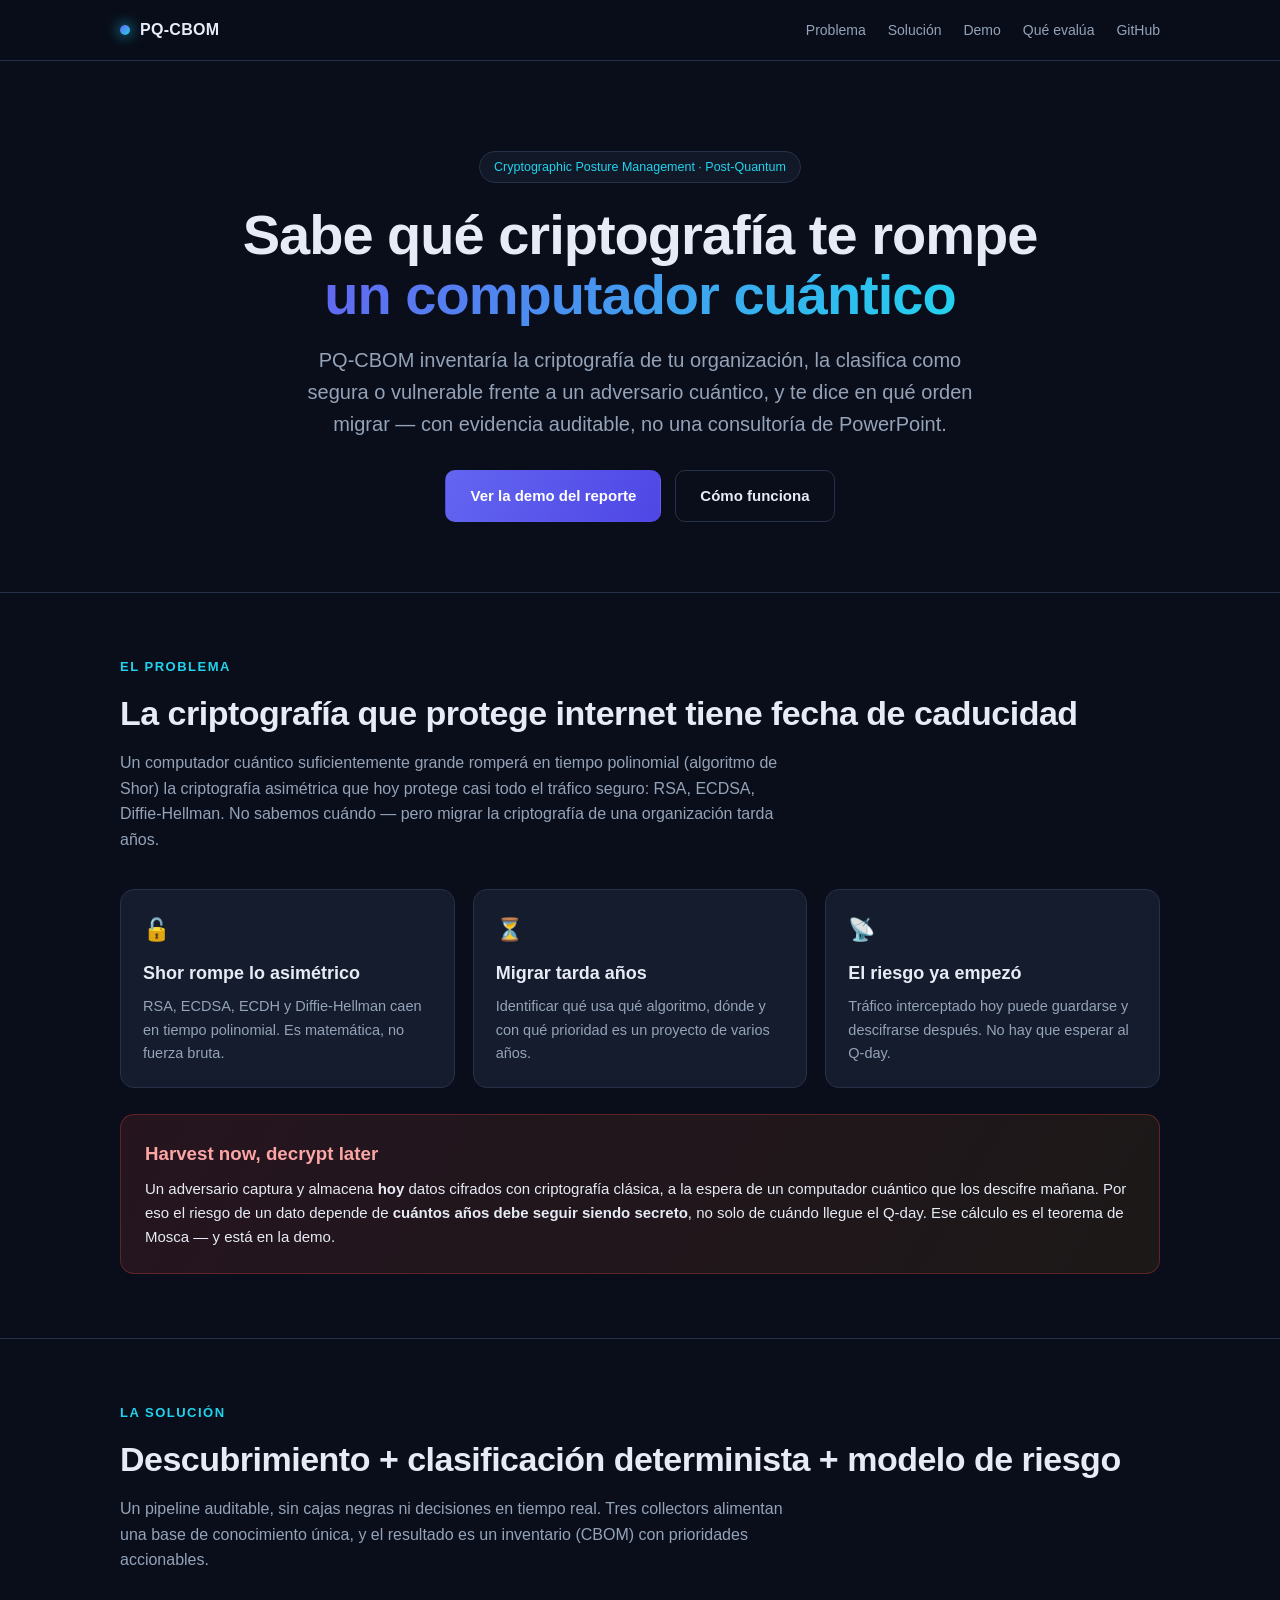
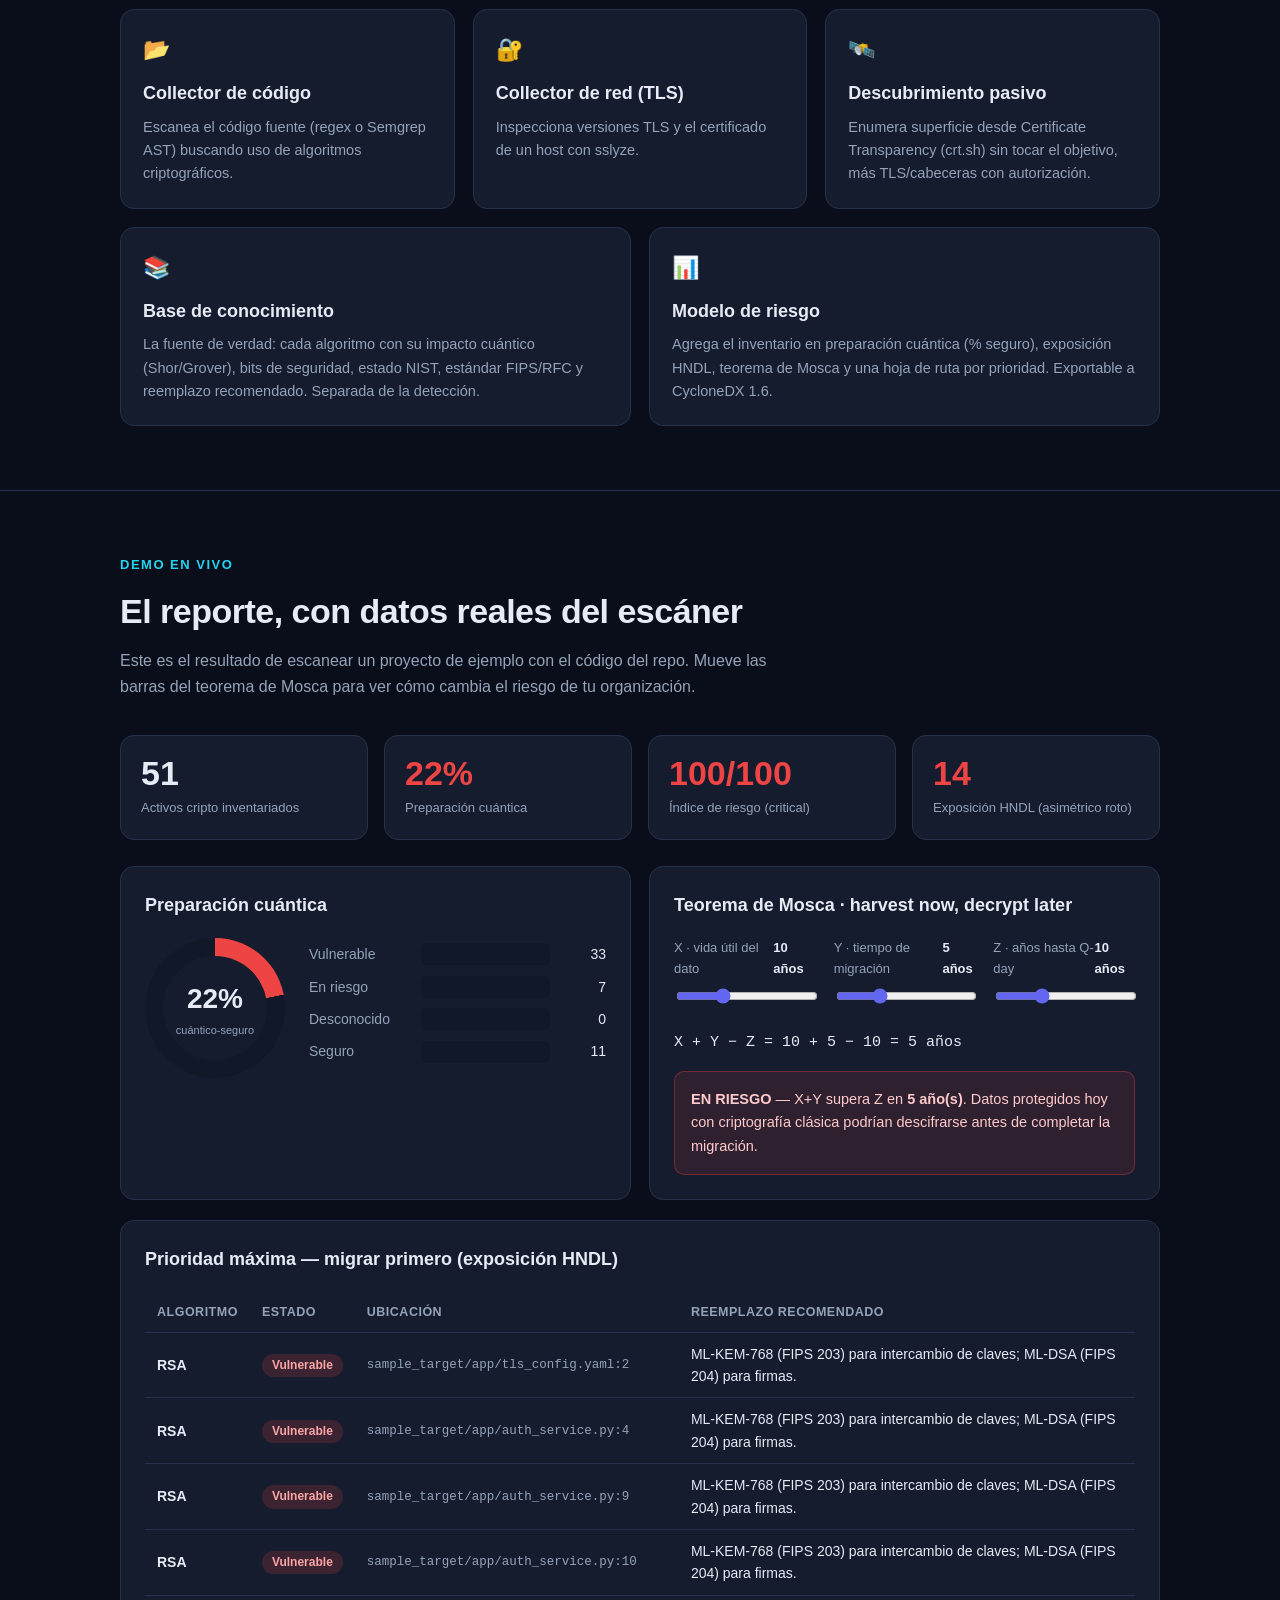
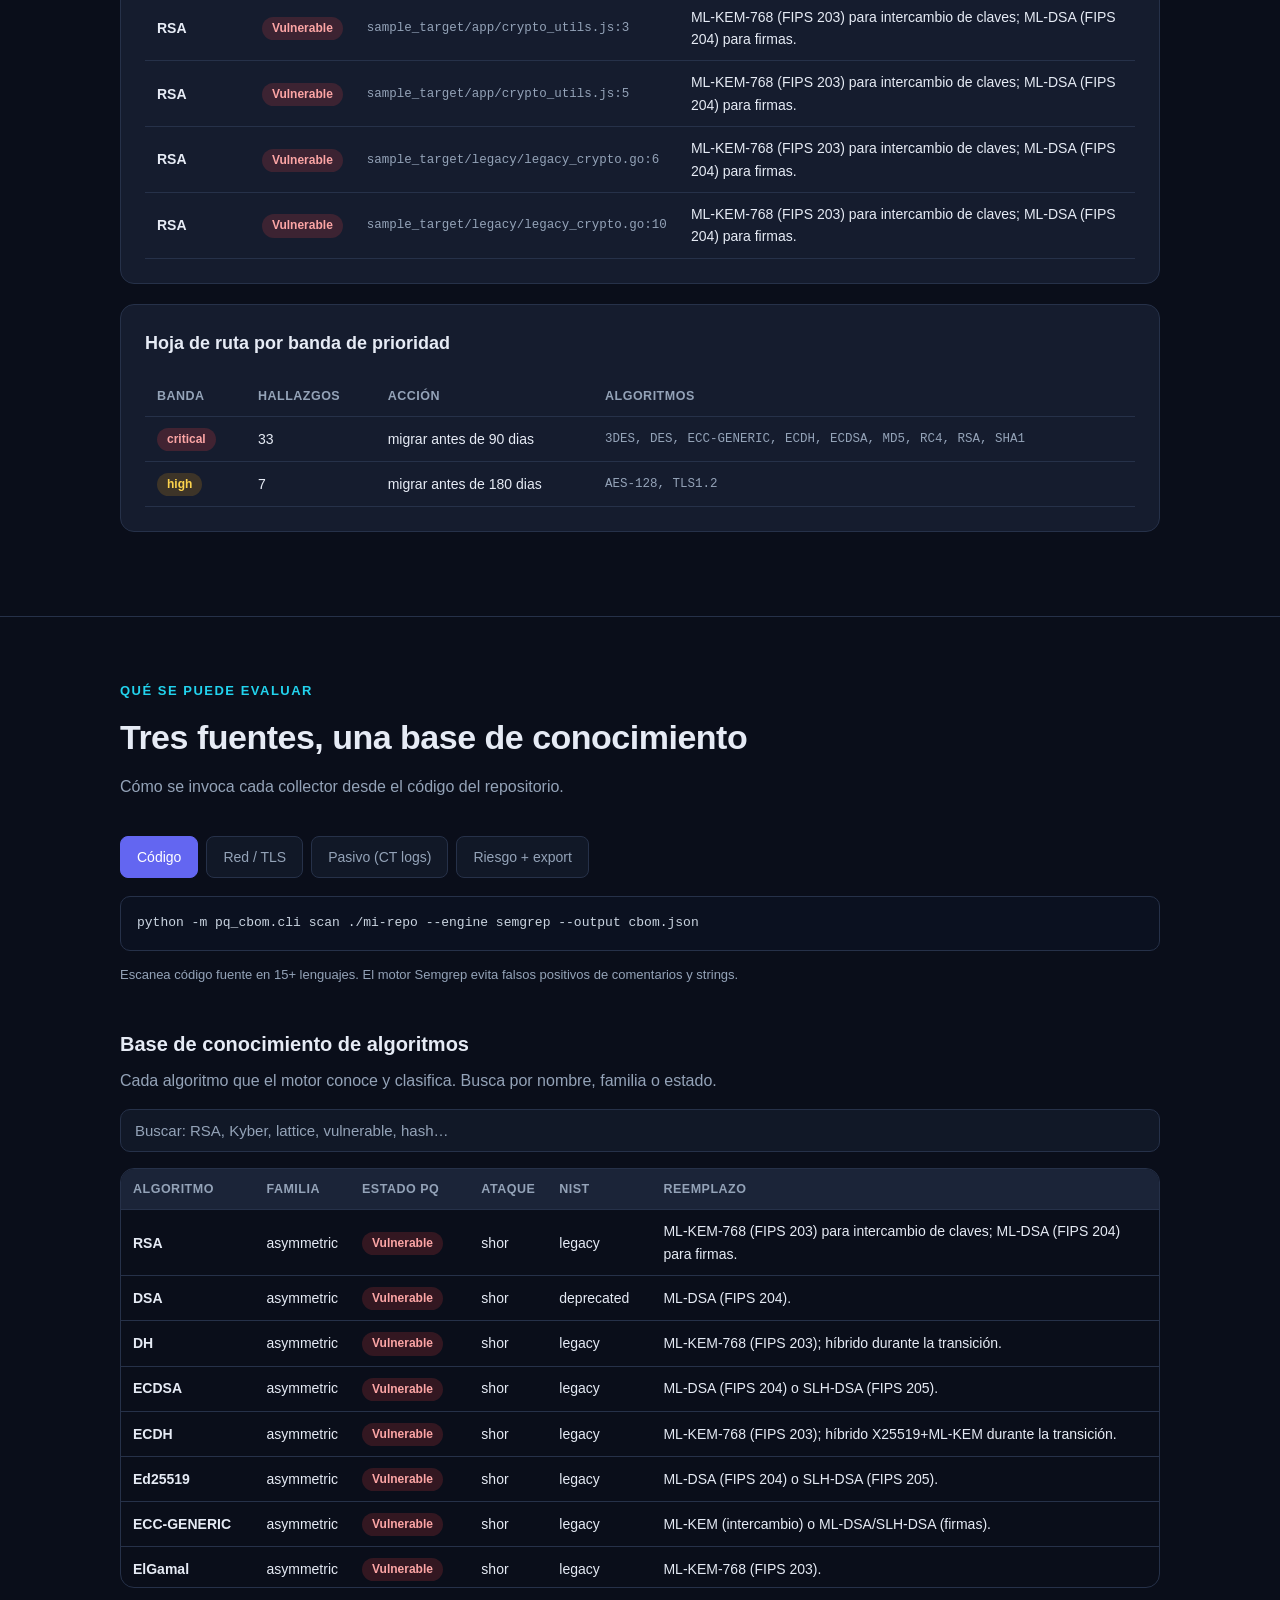
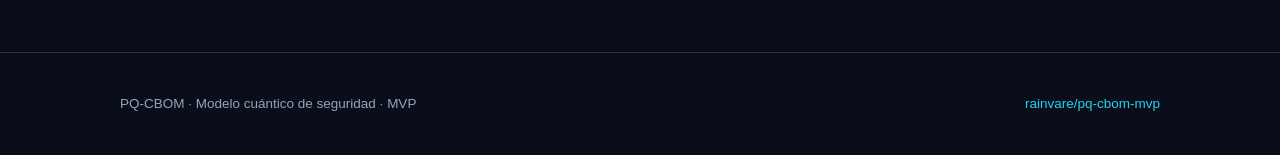
==== docs/index.html @ b56e2e8b "Renombra web/ a docs/ para GitHub Pages GitHub Pages (deploy desde rama) solo admite / (root) o /doc" ====
<!doctype html>
<html lang="es">
<head>
  <meta charset="utf-8" />
  <meta name="viewport" content="width=device-width, initial-scale=1" />
  <title>PQ-CBOM — Modelo cuántico de seguridad</title>
  <meta name="description" content="Inventario y evaluación de riesgo criptográfico frente a la amenaza cuántica. Descubre qué algoritmos usa tu organización, cuáles rompe un computador cuántico y en qué orden migrar." />
  <link rel="stylesheet" href="styles.css" />
</head>
<body>

<nav>
  <div class="wrap">
    <div class="brand"><span class="dot"></span> PQ-CBOM</div>
    <div class="nav-links">
      <a href="#problema">Problema</a>
      <a href="#solucion">Solución</a>
      <a href="#demo">Demo</a>
      <a href="#evaluar">Qué evalúa</a>
      <a href="https://github.com/rainvare/pq-cbom-mvp">GitHub</a>
    </div>
  </div>
</nav>

<header class="hero">
  <div class="wrap">
    <span class="tag">Cryptographic Posture Management · Post-Quantum</span>
    <h1>Sabe qué criptografía te rompe<br/><span class="grad">un computador cuántico</span></h1>
    <p class="lead">
      PQ-CBOM inventaría la criptografía de tu organización, la clasifica como segura
      o vulnerable frente a un adversario cuántico, y te dice en qué orden migrar —
      con evidencia auditable, no una consultoría de PowerPoint.
    </p>
    <div class="btns">
      <a class="btn primary" href="#demo">Ver la demo del reporte</a>
      <a class="btn ghost" href="#solucion">Cómo funciona</a>
    </div>
  </div>
</header>

<!-- PROBLEMA -->
<section id="problema">
  <div class="wrap">
    <p class="eyebrow">El problema</p>
    <h2>La criptografía que protege internet tiene fecha de caducidad</h2>
    <p class="sub">
      Un computador cuántico suficientemente grande romperá en tiempo polinomial
      (algoritmo de Shor) la criptografía asimétrica que hoy protege casi todo el
      tráfico seguro: RSA, ECDSA, Diffie-Hellman. No sabemos cuándo — pero migrar
      la criptografía de una organización tarda años.
    </p>
    <div class="grid cols-3">
      <div class="card">
        <span class="ic">🔓</span>
        <h3>Shor rompe lo asimétrico</h3>
        <p>RSA, ECDSA, ECDH y Diffie-Hellman caen en tiempo polinomial. Es matemática, no fuerza bruta.</p>
      </div>
      <div class="card">
        <span class="ic">⏳</span>
        <h3>Migrar tarda años</h3>
        <p>Identificar qué usa qué algoritmo, dónde y con qué prioridad es un proyecto de varios años.</p>
      </div>
      <div class="card">
        <span class="ic">📡</span>
        <h3>El riesgo ya empezó</h3>
        <p>Tráfico interceptado hoy puede guardarse y descifrarse después. No hay que esperar al Q-day.</p>
      </div>
    </div>
    <div class="hndl-box">
      <h3>Harvest now, decrypt later</h3>
      <p>
        Un adversario captura y almacena <b>hoy</b> datos cifrados con criptografía clásica,
        a la espera de un computador cuántico que los descifre mañana. Por eso el riesgo de
        un dato depende de <b>cuántos años debe seguir siendo secreto</b>, no solo de cuándo
        llegue el Q-day. Ese cálculo es el teorema de Mosca — y está en la demo.
      </p>
    </div>
  </div>
</section>

<!-- SOLUCIÓN -->
<section id="solucion">
  <div class="wrap">
    <p class="eyebrow">La solución</p>
    <h2>Descubrimiento + clasificación determinista + modelo de riesgo</h2>
    <p class="sub">
      Un pipeline auditable, sin cajas negras ni decisiones en tiempo real. Tres
      collectors alimentan una base de conocimiento única, y el resultado es un
      inventario (CBOM) con prioridades accionables.
    </p>
    <div class="grid cols-3">
      <div class="card">
        <span class="ic">📂</span>
        <h3>Collector de código</h3>
        <p>Escanea el código fuente (regex o Semgrep AST) buscando uso de algoritmos criptográficos.</p>
      </div>
      <div class="card">
        <span class="ic">🔐</span>
        <h3>Collector de red (TLS)</h3>
        <p>Inspecciona versiones TLS y el certificado de un host con sslyze.</p>
      </div>
      <div class="card">
        <span class="ic">🛰️</span>
        <h3>Descubrimiento pasivo</h3>
        <p>Enumera superficie desde Certificate Transparency (crt.sh) sin tocar el objetivo, más TLS/cabeceras con autorización.</p>
      </div>
    </div>
    <div class="grid cols-2" style="margin-top:18px">
      <div class="card">
        <span class="ic">📚</span>
        <h3>Base de conocimiento</h3>
        <p>La fuente de verdad: cada algoritmo con su impacto cuántico (Shor/Grover), bits de seguridad, estado NIST, estándar FIPS/RFC y reemplazo recomendado. Separada de la detección.</p>
      </div>
      <div class="card">
        <span class="ic">📊</span>
        <h3>Modelo de riesgo</h3>
        <p>Agrega el inventario en preparación cuántica (% seguro), exposición HNDL, teorema de Mosca y una hoja de ruta por prioridad. Exportable a CycloneDX 1.6.</p>
      </div>
    </div>
  </div>
</section>

<!-- DEMO -->
<section id="demo">
  <div class="wrap">
    <p class="eyebrow">Demo en vivo</p>
    <h2>El reporte, con datos reales del escáner</h2>
    <p class="sub">
      Este es el resultado de escanear un proyecto de ejemplo con el código del repo.
      Mueve las barras del teorema de Mosca para ver cómo cambia el riesgo de tu organización.
    </p>

    <div class="kpis" id="kpis"></div>

    <div class="grid cols-2">
      <div class="panel">
        <h3>Preparación cuántica</h3>
        <div class="readiness">
          <div class="donut" id="donut"><div class="inner"><div><div class="pct" id="donutPct">–</div><div class="lbl">cuántico-seguro</div></div></div></div>
          <div id="statusBars" style="flex:1; min-width:220px"></div>
        </div>
      </div>

      <div class="panel">
        <h3>Teorema de Mosca · harvest now, decrypt later</h3>
        <div class="mosca-controls">
          <div class="slider">
            <label>X · vida útil del dato <b><span id="xv">10</span> años</b></label>
            <input type="range" id="x" min="1" max="30" value="10" />
          </div>
          <div class="slider">
            <label>Y · tiempo de migración <b><span id="yv">5</span> años</b></label>
            <input type="range" id="y" min="1" max="15" value="5" />
          </div>
          <div class="slider">
            <label>Z · años hasta Q-day <b><span id="zv">10</span> años</b></label>
            <input type="range" id="z" min="1" max="30" value="10" />
          </div>
        </div>
        <div class="mosca-eq" id="moscaEq"></div>
        <div class="verdict" id="moscaVerdict"></div>
      </div>
    </div>

    <div class="panel">
      <h3>Prioridad máxima — migrar primero (exposición HNDL)</h3>
      <table>
        <thead><tr><th>Algoritmo</th><th>Estado</th><th>Ubicación</th><th>Reemplazo recomendado</th></tr></thead>
        <tbody id="topRisks"></tbody>
      </table>
    </div>

    <div class="panel">
      <h3>Hoja de ruta por banda de prioridad</h3>
      <table>
        <thead><tr><th>Banda</th><th>Hallazgos</th><th>Acción</th><th>Algoritmos</th></tr></thead>
        <tbody id="roadmap"></tbody>
      </table>
    </div>
  </div>
</section>

<!-- QUÉ EVALÚA -->
<section id="evaluar">
  <div class="wrap">
    <p class="eyebrow">Qué se puede evaluar</p>
    <h2>Tres fuentes, una base de conocimiento</h2>
    <p class="sub">Cómo se invoca cada collector desde el código del repositorio.</p>

    <div class="tabs">
      <div class="tab active" data-tab="code">Código</div>
      <div class="tab" data-tab="tls">Red / TLS</div>
      <div class="tab" data-tab="passive">Pasivo (CT logs)</div>
      <div class="tab" data-tab="risk">Riesgo + export</div>
    </div>

    <div class="tab-body active" data-tab="code">
      <div class="code">python -m pq_cbom.cli scan ./mi-repo --engine semgrep --output cbom.json</div>
      <p class="note">Escanea código fuente en 15+ lenguajes. El motor Semgrep evita falsos positivos de comentarios y strings.</p>
    </div>
    <div class="tab-body" data-tab="tls">
      <div class="code">python -m pq_cbom.cli scan-tls ejemplo.com --port 443</div>
      <p class="note">Reporta versiones TLS aceptadas y el tipo de clave del certificado del host.</p>
    </div>
    <div class="tab-body" data-tab="passive">
      <div class="code">python -m pq_cbom.cli scan-passive ejemplo.com --ct-only
python -m pq_cbom.cli scan-passive ejemplo.com --authorize ejemplo.com</div>
      <p class="warn-note">
        CT logs no contacta al objetivo (siempre seguro). La parte activa (TLS/cabeceras)
        solo corre contra dominios autorizados explícitamente: esta herramienta evalúa
        <b>tu propia</b> postura cripto o la de un cliente con permiso, no sistemas de terceros.
      </p>
    </div>
    <div class="tab-body" data-tab="risk">
      <div class="code">python -m pq_cbom.cli risk cbom.json --shelf-life 15 --migration-time 5 --qday 10
python -m pq_cbom.cli export cbom.json --format cyclonedx --output bom.json</div>
      <p class="note">Evaluación de riesgo agregada y export al estándar CycloneDX 1.6 para integrarlo con otras herramientas.</p>
    </div>

    <h3 style="margin:42px 0 8px; font-size:20px">Base de conocimiento de algoritmos</h3>
    <p class="sub" style="margin-bottom:16px">Cada algoritmo que el motor conoce y clasifica. Busca por nombre, familia o estado.</p>
    <input class="kb-search" id="kbSearch" placeholder="Buscar: RSA, Kyber, lattice, vulnerable, hash…" />
    <div class="kb-table-wrap">
      <table>
        <thead><tr><th>Algoritmo</th><th>Familia</th><th>Estado PQ</th><th>Ataque</th><th>NIST</th><th>Reemplazo</th></tr></thead>
        <tbody id="kbTable"></tbody>
      </table>
    </div>
  </div>
</section>

<footer>
  <div class="wrap">
    <div>PQ-CBOM · Modelo cuántico de seguridad · MVP</div>
    <div><a href="https://github.com/rainvare/pq-cbom-mvp">rainvare/pq-cbom-mvp</a></div>
  </div>
</footer>

<script src="data/knowledge.js"></script>
<script src="data/sample_cbom.js"></script>
<script src="app.js"></script>
</body>
</html>
---- docs/styles.css ----
:root {
  --bg: #0a0e1a;
  --bg-soft: #111827;
  --card: #151c2e;
  --card-2: #1b2438;
  --border: #263149;
  --text: #e6ebf5;
  --muted: #94a3b8;
  --accent: #6366f1;
  --accent-2: #22d3ee;
  --vuln: #ef4444;
  --at-risk: #f59e0b;
  --unknown: #64748b;
  --secure: #22c55e;
  --radius: 14px;
  --maxw: 1080px;
  font-synthesis: none;
}

* { box-sizing: border-box; }

html { scroll-behavior: smooth; }

body {
  margin: 0;
  background: var(--bg);
  color: var(--text);
  font-family: -apple-system, BlinkMacSystemFont, "Segoe UI", Roboto, Helvetica, Arial, sans-serif;
  line-height: 1.6;
  -webkit-font-smoothing: antialiased;
}

a { color: var(--accent-2); text-decoration: none; }
a:hover { text-decoration: underline; }

.wrap { max-width: var(--maxw); margin: 0 auto; padding: 0 20px; }

/* --- Nav --- */
nav {
  position: sticky; top: 0; z-index: 50;
  background: rgba(10,14,26,.82);
  backdrop-filter: blur(10px);
  border-bottom: 1px solid var(--border);
}
nav .wrap { display: flex; align-items: center; justify-content: space-between; height: 60px; }
.brand { font-weight: 700; letter-spacing: .3px; display: flex; align-items: center; gap: 10px; }
.brand .dot { width: 10px; height: 10px; border-radius: 50%; background: linear-gradient(135deg, var(--accent), var(--accent-2)); box-shadow: 0 0 14px var(--accent-2); }
.nav-links { display: flex; gap: 22px; font-size: 14px; }
.nav-links a { color: var(--muted); }
.nav-links a:hover { color: var(--text); text-decoration: none; }
@media (max-width: 640px) { .nav-links { display: none; } }

/* --- Hero --- */
.hero { padding: 90px 0 70px; text-align: center; position: relative; overflow: hidden; }
.hero::before {
  content: ""; position: absolute; inset: -40% 0 auto 0; height: 600px;
  background: radial-gradient(60% 50% at 50% 0%, rgba(99,102,241,.22), transparent 70%);
  pointer-events: none;
}
.hero .tag {
  display: inline-block; font-size: 12.5px; color: var(--accent-2);
  border: 1px solid var(--border); border-radius: 999px; padding: 5px 14px; margin-bottom: 22px;
  background: var(--bg-soft);
}
.hero h1 { font-size: clamp(32px, 5.5vw, 56px); line-height: 1.08; margin: 0 0 18px; letter-spacing: -1px; }
.hero h1 .grad { background: linear-gradient(120deg, var(--accent), var(--accent-2)); -webkit-background-clip: text; background-clip: text; color: transparent; }
.hero p.lead { font-size: clamp(16px, 2.3vw, 20px); color: var(--muted); max-width: 680px; margin: 0 auto 30px; }
.btns { display: flex; gap: 14px; justify-content: center; flex-wrap: wrap; }
.btn {
  display: inline-block; padding: 13px 24px; border-radius: 10px; font-weight: 600; font-size: 15px;
  border: 1px solid transparent; cursor: pointer;
}
.btn.primary { background: linear-gradient(120deg, var(--accent), #4f46e5); color: #fff; }
.btn.primary:hover { filter: brightness(1.1); text-decoration: none; }
.btn.ghost { background: transparent; border-color: var(--border); color: var(--text); }
.btn.ghost:hover { border-color: var(--accent); text-decoration: none; }

/* --- Sections --- */
section { padding: 64px 0; border-top: 1px solid var(--border); }
section > .wrap > h2 { font-size: clamp(24px, 3.5vw, 34px); margin: 0 0 10px; letter-spacing: -.5px; }
section > .wrap > p.sub { color: var(--muted); max-width: 680px; margin: 0 0 36px; }
.eyebrow { color: var(--accent-2); font-size: 13px; font-weight: 600; text-transform: uppercase; letter-spacing: 1.5px; margin: 0 0 8px; }

/* --- Problem timeline --- */
.grid { display: grid; gap: 18px; }
.grid.cols-3 { grid-template-columns: repeat(3, 1fr); }
.grid.cols-2 { grid-template-columns: repeat(2, 1fr); }
.grid.cols-4 { grid-template-columns: repeat(4, 1fr); }
@media (max-width: 820px) { .grid.cols-3, .grid.cols-4 { grid-template-columns: 1fr 1fr; } }
@media (max-width: 560px) { .grid.cols-2, .grid.cols-3, .grid.cols-4 { grid-template-columns: 1fr; } }

.card {
  background: var(--card); border: 1px solid var(--border); border-radius: var(--radius);
  padding: 22px;
}
.card h3 { margin: 0 0 8px; font-size: 18px; }
.card p { margin: 0; color: var(--muted); font-size: 14.5px; }
.card .ic { font-size: 22px; margin-bottom: 12px; display: block; }

.hndl-box {
  margin-top: 26px; background: linear-gradient(120deg, rgba(239,68,68,.12), rgba(245,158,11,.08));
  border: 1px solid rgba(239,68,68,.3); border-radius: var(--radius); padding: 24px;
}
.hndl-box h3 { margin: 0 0 8px; color: #fca5a5; }
.hndl-box p { margin: 0; color: #e6ebf5; font-size: 15px; }

/* --- Demo dashboard --- */
.kpis { display: grid; grid-template-columns: repeat(4, 1fr); gap: 16px; margin-bottom: 26px; }
@media (max-width: 820px) { .kpis { grid-template-columns: 1fr 1fr; } }
.kpi { background: var(--card); border: 1px solid var(--border); border-radius: var(--radius); padding: 20px; }
.kpi .v { font-size: 34px; font-weight: 700; line-height: 1; }
.kpi .l { color: var(--muted); font-size: 13px; margin-top: 8px; }
.kpi.good .v { color: var(--secure); }
.kpi.bad .v { color: var(--vuln); }
.kpi.warn .v { color: var(--at-risk); }

.panel { background: var(--card); border: 1px solid var(--border); border-radius: var(--radius); padding: 24px; margin-bottom: 20px; }
.panel h3 { margin: 0 0 18px; font-size: 18px; }

/* status bars */
.bar-row { display: flex; align-items: center; gap: 12px; margin-bottom: 10px; font-size: 14px; }
.bar-row .name { width: 100px; color: var(--muted); }
.bar-row .track { flex: 1; height: 22px; background: var(--bg-soft); border-radius: 6px; overflow: hidden; }
.bar-row .fill { height: 100%; border-radius: 6px; transition: width .5s ease; }
.bar-row .cnt { width: 44px; text-align: right; font-variant-numeric: tabular-nums; }
.fill.vulnerable { background: var(--vuln); }
.fill.at_risk { background: var(--at-risk); }
.fill.unknown { background: var(--unknown); }
.fill.secure { background: var(--secure); }

/* donut */
.readiness { display: flex; align-items: center; gap: 24px; flex-wrap: wrap; }
.donut { width: 140px; height: 140px; border-radius: 50%; display: grid; place-items: center; flex-shrink: 0; }
.donut .inner { width: 104px; height: 104px; border-radius: 50%; background: var(--card); display: grid; place-items: center; text-align: center; }
.donut .inner .pct { font-size: 28px; font-weight: 700; }
.donut .inner .lbl { font-size: 11px; color: var(--muted); }

/* mosca */
.mosca-controls { display: grid; grid-template-columns: repeat(3, 1fr); gap: 18px; margin-bottom: 20px; }
@media (max-width: 560px) { .mosca-controls { grid-template-columns: 1fr; } }
.slider label { display: flex; justify-content: space-between; font-size: 13px; color: var(--muted); margin-bottom: 6px; }
.slider label b { color: var(--text); }
.slider input[type=range] { width: 100%; accent-color: var(--accent); }
.verdict { padding: 16px; border-radius: 10px; font-size: 14.5px; }
.verdict.risk { background: rgba(239,68,68,.12); border: 1px solid rgba(239,68,68,.35); color: #fecaca; }
.verdict.safe { background: rgba(34,197,94,.1); border: 1px solid rgba(34,197,94,.3); color: #bbf7d0; }
.mosca-eq { font-family: ui-monospace, SFMono-Regular, Menlo, monospace; font-size: 15px; margin: 4px 0 16px; color: var(--text); }

/* tables */
table { width: 100%; border-collapse: collapse; font-size: 14px; }
th, td { text-align: left; padding: 10px 12px; border-bottom: 1px solid var(--border); }
th { color: var(--muted); font-weight: 600; font-size: 12.5px; text-transform: uppercase; letter-spacing: .5px; }
td.loc { font-family: ui-monospace, monospace; font-size: 12.5px; color: var(--muted); }
.pill { display: inline-block; padding: 2px 10px; border-radius: 999px; font-size: 12px; font-weight: 600; }
.pill.vulnerable { background: rgba(239,68,68,.18); color: #fca5a5; }
.pill.at_risk { background: rgba(245,158,11,.18); color: #fcd34d; }
.pill.unknown { background: rgba(100,116,139,.2); color: #cbd5e1; }
.pill.secure { background: rgba(34,197,94,.16); color: #86efac; }
.pill.critical { background: rgba(239,68,68,.2); color: #fca5a5; }
.pill.high { background: rgba(245,158,11,.18); color: #fcd34d; }
.pill.medium { background: rgba(99,102,241,.2); color: #c7d2fe; }
.pill.low { background: rgba(100,116,139,.2); color: #cbd5e1; }

/* capabilities tabs */
.tabs { display: flex; gap: 8px; margin-bottom: 18px; flex-wrap: wrap; }
.tab {
  padding: 9px 16px; border-radius: 8px; border: 1px solid var(--border); background: var(--bg-soft);
  color: var(--muted); cursor: pointer; font-size: 14px; font-weight: 500;
}
.tab.active { background: var(--accent); color: #fff; border-color: var(--accent); }
.tab-body { display: none; }
.tab-body.active { display: block; }
.code {
  background: #0b1120; border: 1px solid var(--border); border-radius: 10px; padding: 16px;
  font-family: ui-monospace, SFMono-Regular, Menlo, monospace; font-size: 13px; color: #cbd5e1;
  overflow-x: auto; white-space: pre;
}

/* knowledge base */
.kb-search { width: 100%; padding: 12px 14px; border-radius: 10px; border: 1px solid var(--border); background: var(--bg-soft); color: var(--text); font-size: 15px; margin-bottom: 16px; }
.kb-search::placeholder { color: var(--muted); }
.kb-table-wrap { max-height: 420px; overflow-y: auto; border: 1px solid var(--border); border-radius: var(--radius); }
.kb-table-wrap table th { position: sticky; top: 0; background: var(--card-2); }

/* footer */
footer { border-top: 1px solid var(--border); padding: 40px 0; color: var(--muted); font-size: 13.5px; }
footer .wrap { display: flex; justify-content: space-between; flex-wrap: wrap; gap: 12px; }

.note { font-size: 13px; color: var(--muted); margin-top: 14px; }
.warn-note { border-left: 3px solid var(--at-risk); padding: 10px 14px; background: rgba(245,158,11,.07); border-radius: 0 8px 8px 0; color: #fcd34d; font-size: 13.5px; }
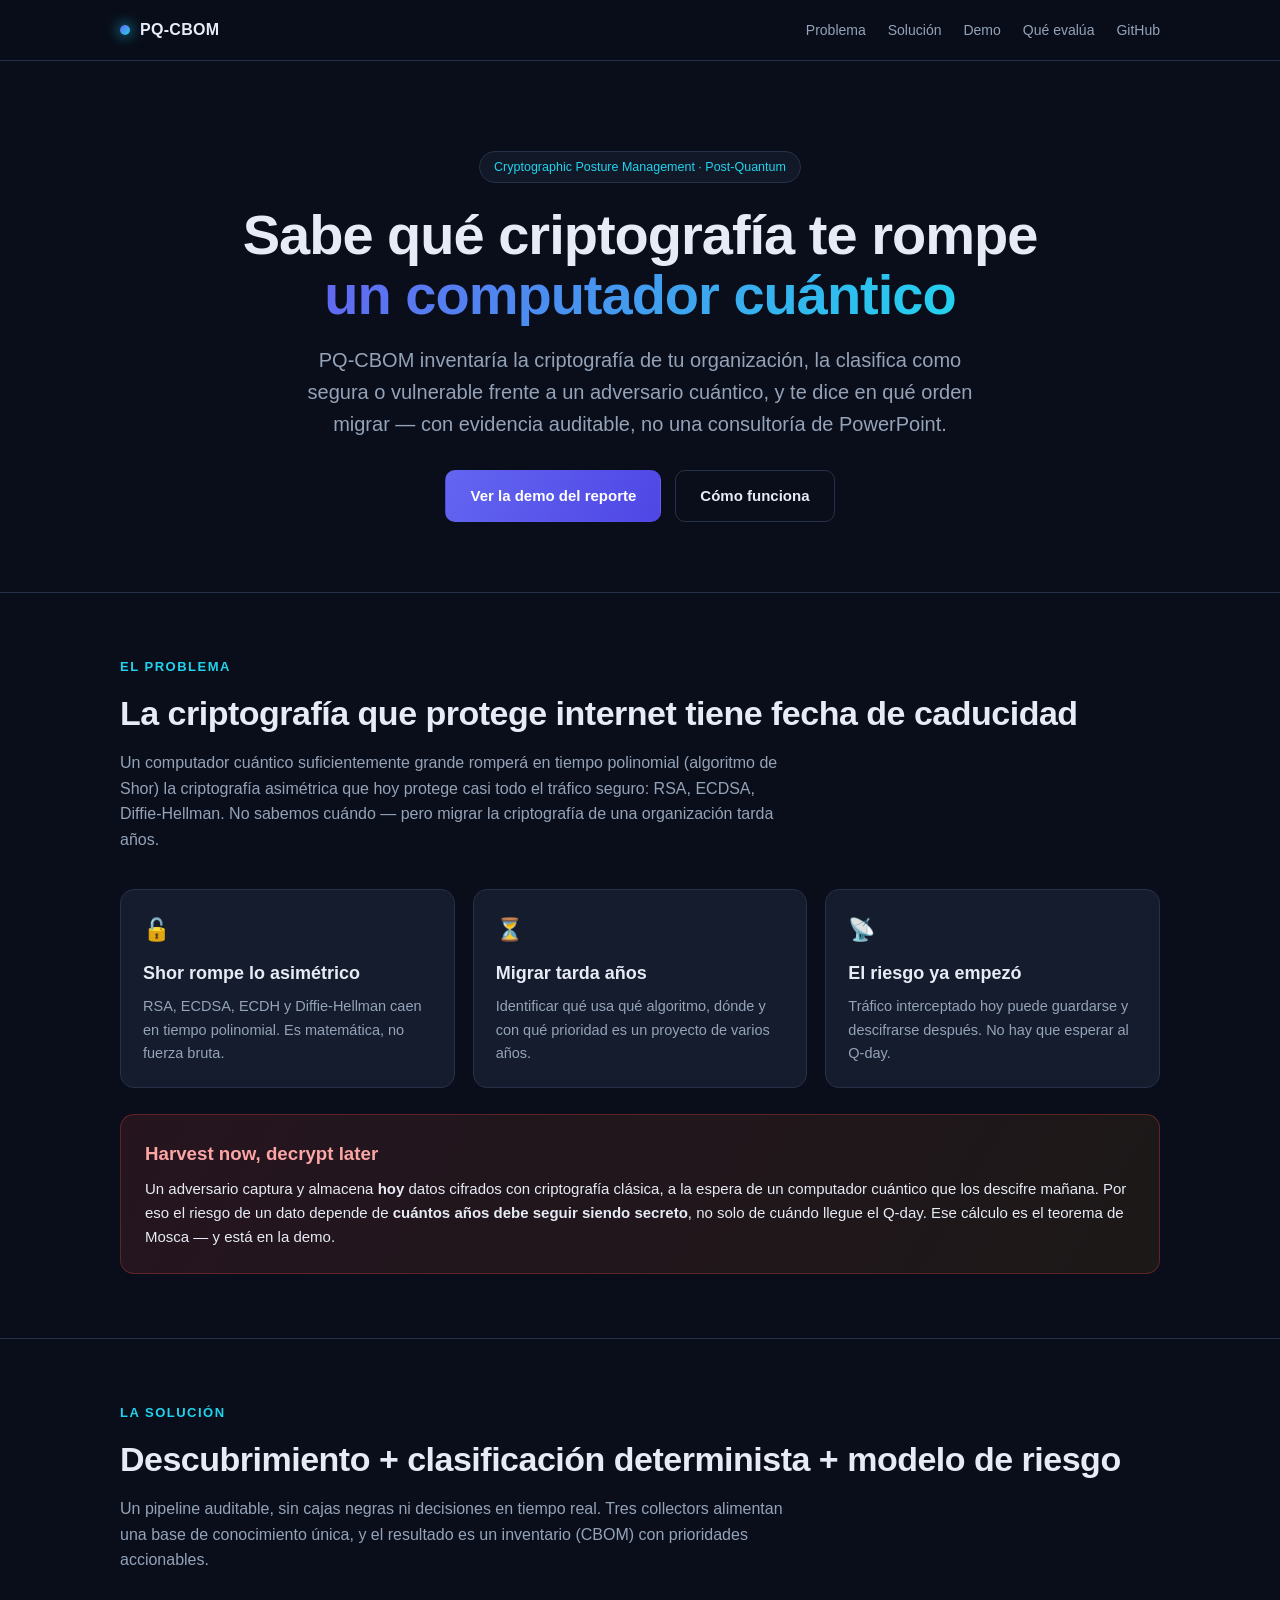
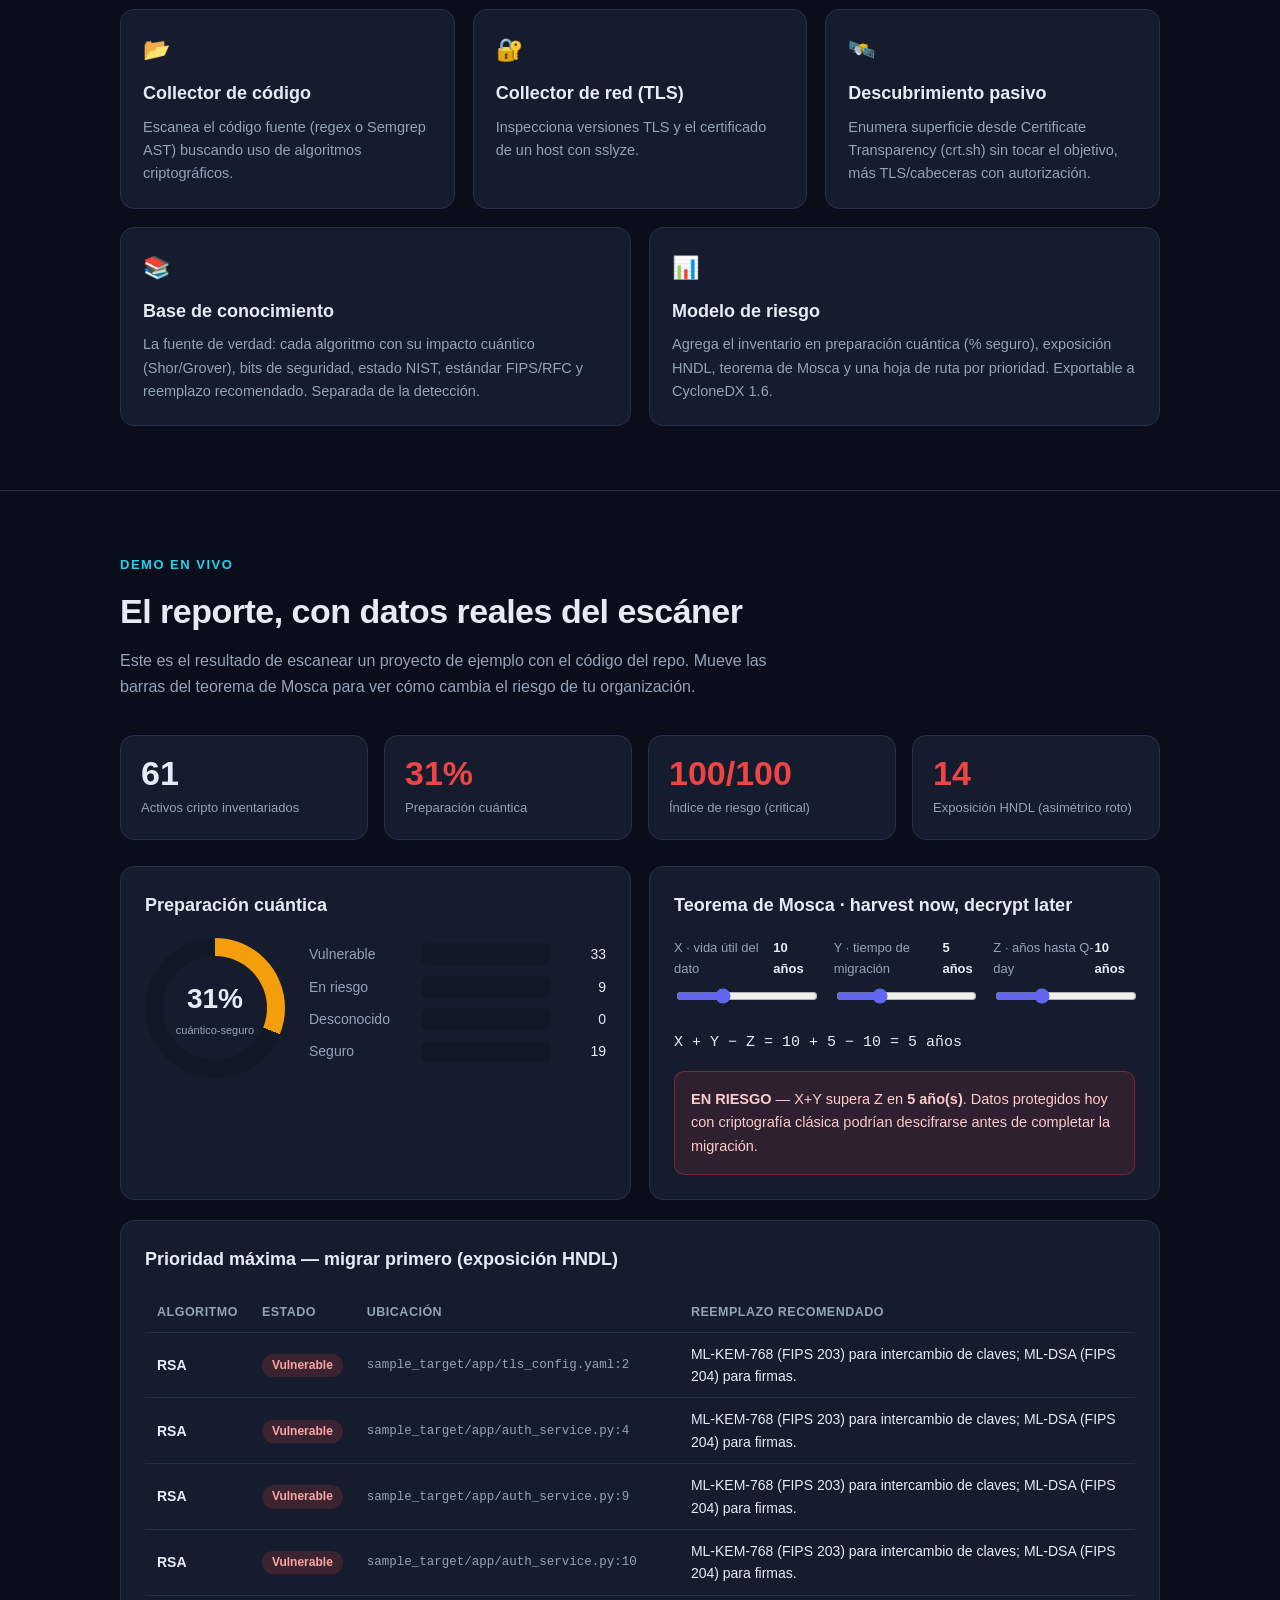
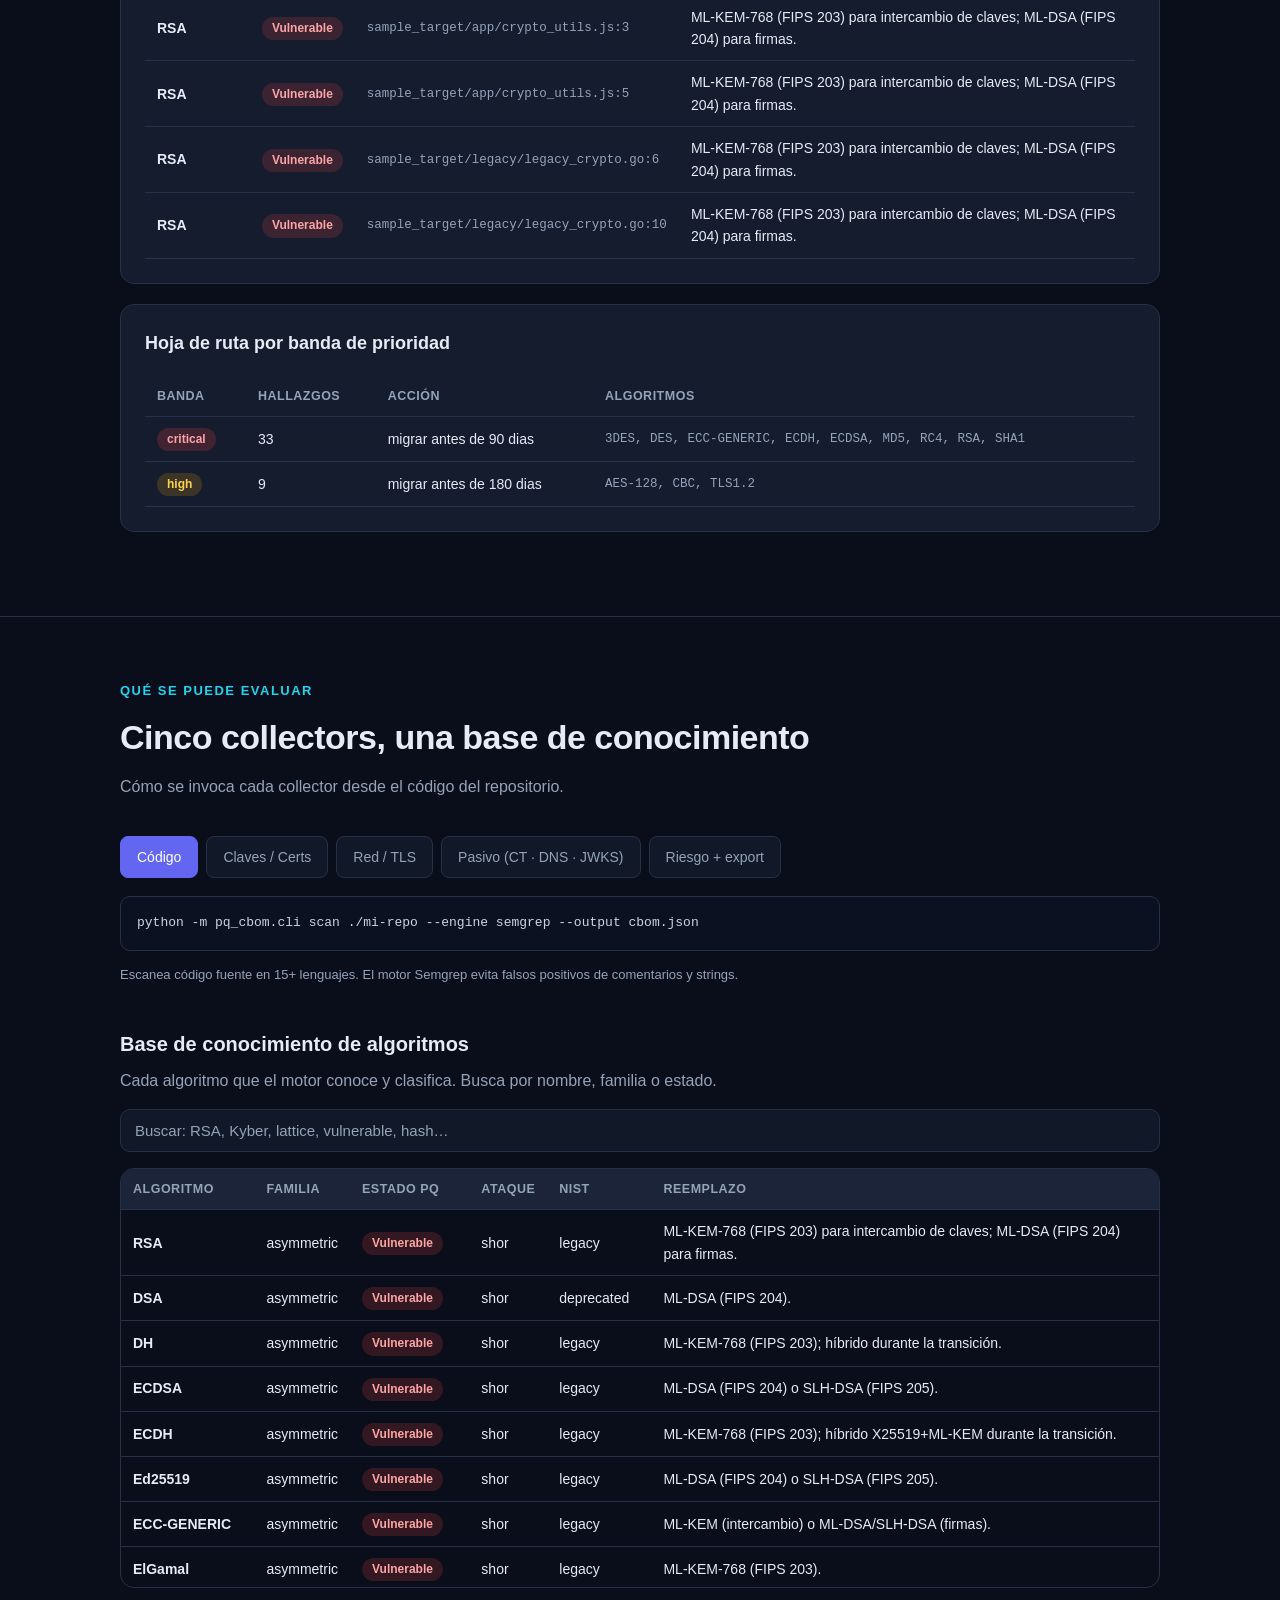
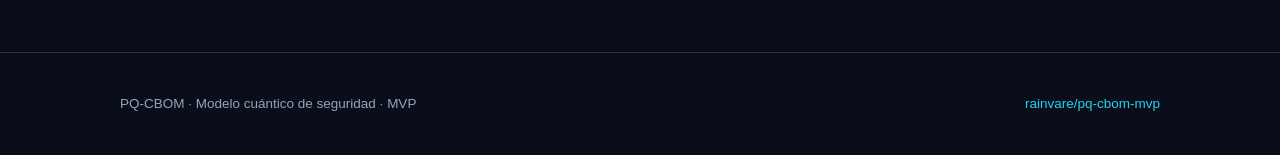
==== commit 3ee015c9: "Merge: nuevos collectors (claves en disco, DNSSEC/CAA, JWKS)" ====
--- a/docs/index.html
+++ b/docs/index.html
@@ -184,13 +184,14 @@
 <section id="evaluar">
   <div class="wrap">
     <p class="eyebrow">Qué se puede evaluar</p>
-    <h2>Tres fuentes, una base de conocimiento</h2>
+    <h2>Cinco collectors, una base de conocimiento</h2>
     <p class="sub">Cómo se invoca cada collector desde el código del repositorio.</p>
 
     <div class="tabs">
       <div class="tab active" data-tab="code">Código</div>
+      <div class="tab" data-tab="keys">Claves / Certs</div>
       <div class="tab" data-tab="tls">Red / TLS</div>
-      <div class="tab" data-tab="passive">Pasivo (CT logs)</div>
+      <div class="tab" data-tab="passive">Pasivo (CT · DNS · JWKS)</div>
       <div class="tab" data-tab="risk">Riesgo + export</div>
     </div>
 
@@ -198,6 +199,10 @@
       <div class="code">python -m pq_cbom.cli scan ./mi-repo --engine semgrep --output cbom.json</div>
       <p class="note">Escanea código fuente en 15+ lenguajes. El motor Semgrep evita falsos positivos de comentarios y strings.</p>
     </div>
+    <div class="tab-body" data-tab="keys">
+      <div class="code">python -m pq_cbom.cli scan-keys ./mi-repo</div>
+      <p class="note">Parsea certificados y claves reales (PEM/DER/SSH) y extrae el <b>tamaño de clave</b>: distingue RSA-1024 de RSA-4096 y marca las claves cortas. Es la dimensión que una simple búsqueda de texto no ve.</p>
+    </div>
     <div class="tab-body" data-tab="tls">
       <div class="code">python -m pq_cbom.cli scan-tls ejemplo.com --port 443</div>
       <p class="note">Reporta versiones TLS aceptadas y el tipo de clave del certificado del host.</p>
@@ -205,10 +210,11 @@
     <div class="tab-body" data-tab="passive">
       <div class="code">python -m pq_cbom.cli scan-passive ejemplo.com --ct-only
 python -m pq_cbom.cli scan-passive ejemplo.com --authorize ejemplo.com</div>
+      <p class="note">CT logs (certificados), <b>DNSSEC</b> (algoritmo de firma de la zona) y <b>CAA</b> salen vía resolver público, sin tocar el objetivo. TLS/cabeceras y <b>JWKS</b> (algoritmos de firma de JWT) sí lo contactan.</p>
       <p class="warn-note">
-        CT logs no contacta al objetivo (siempre seguro). La parte activa (TLS/cabeceras)
-        solo corre contra dominios autorizados explícitamente: esta herramienta evalúa
-        <b>tu propia</b> postura cripto o la de un cliente con permiso, no sistemas de terceros.
+        La parte que contacta al objetivo (TLS/cabeceras/JWKS) solo corre contra dominios
+        autorizados explícitamente: esta herramienta evalúa <b>tu propia</b> postura cripto
+        o la de un cliente con permiso, no sistemas de terceros.
       </p>
     </div>
     <div class="tab-body" data-tab="risk">
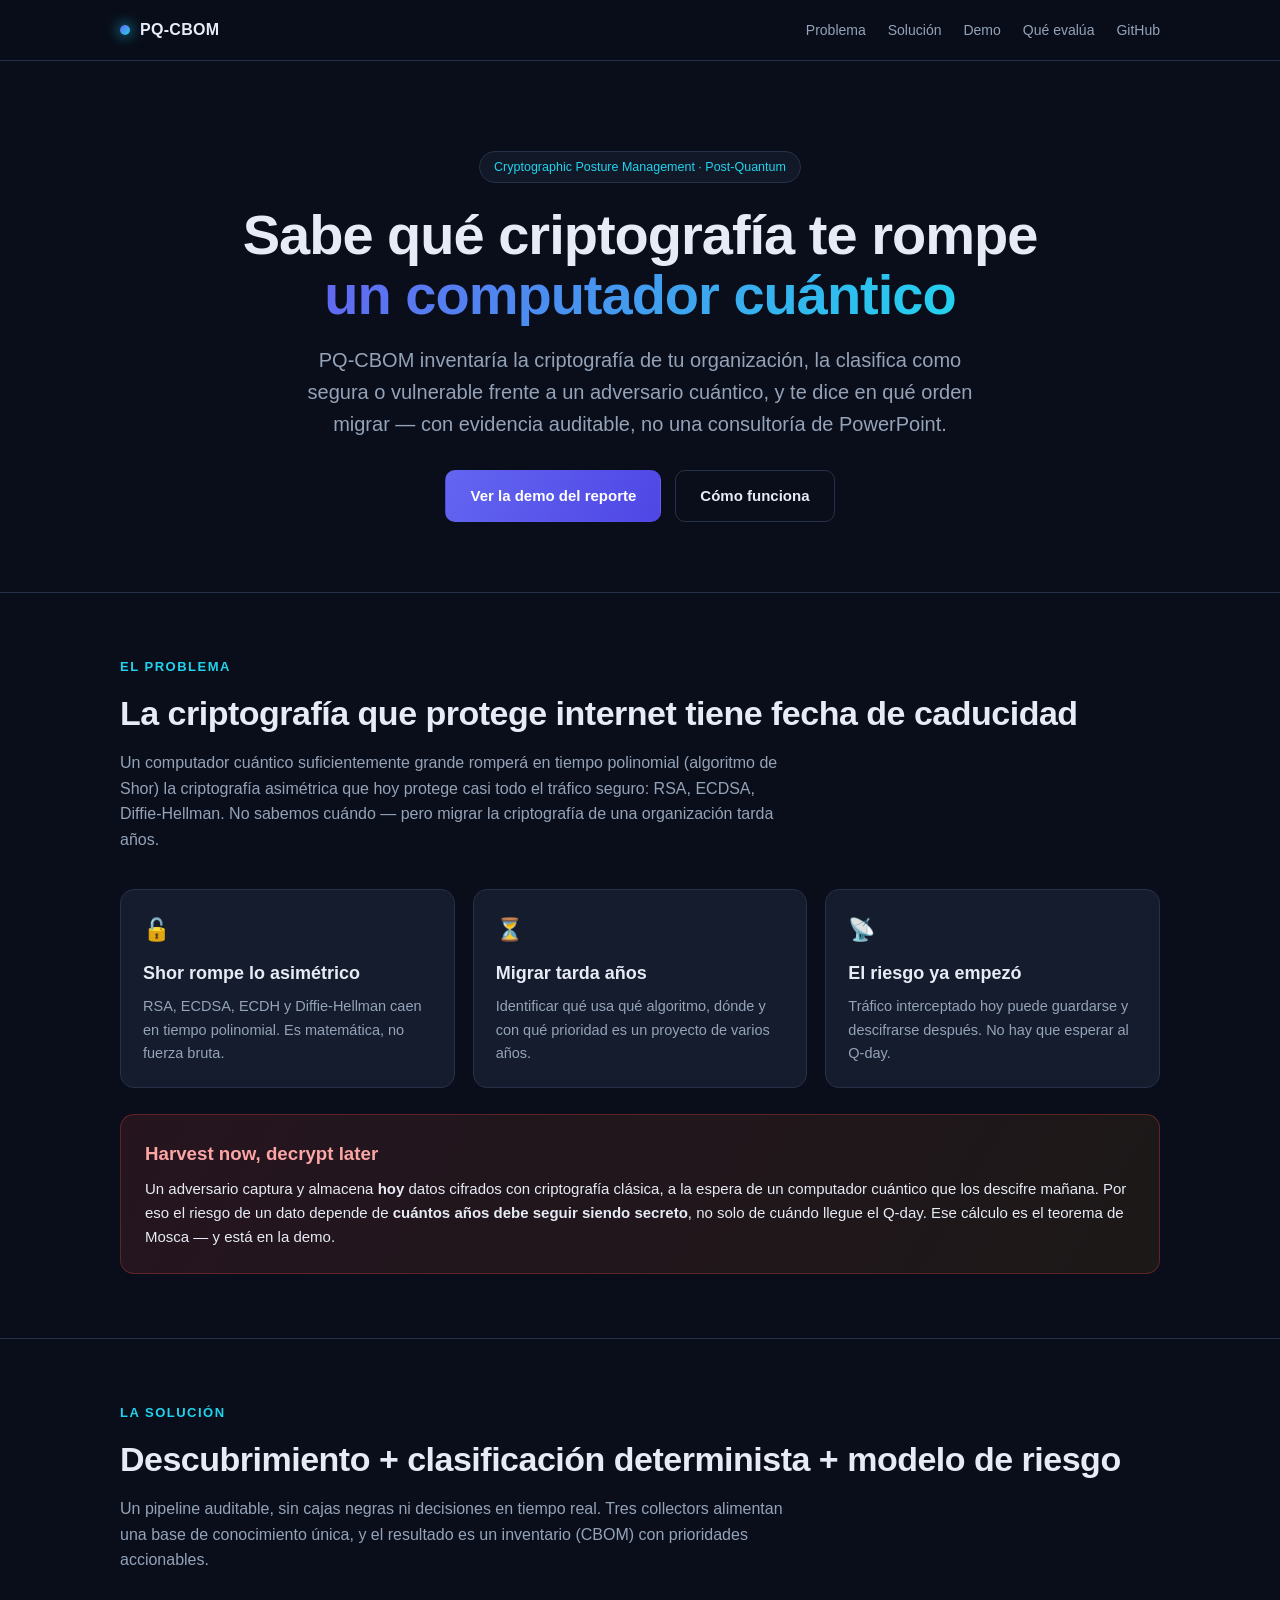
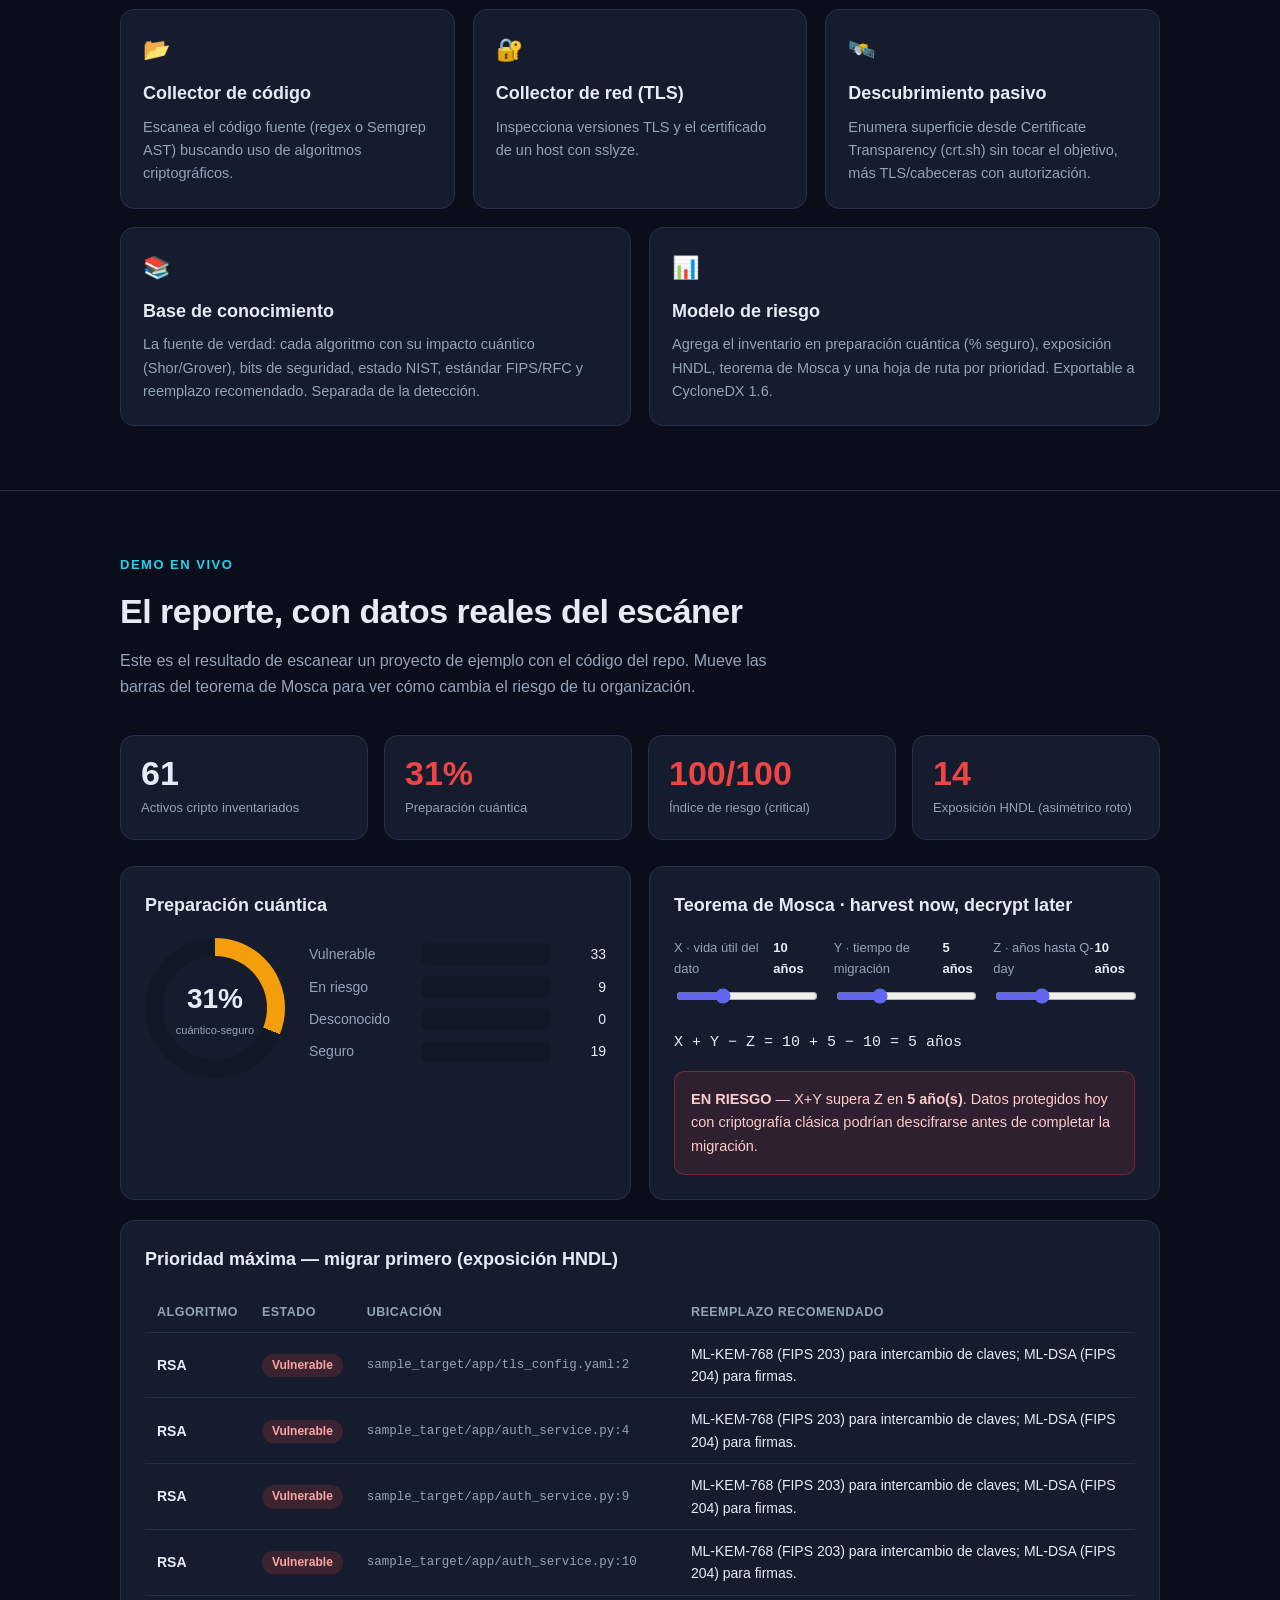
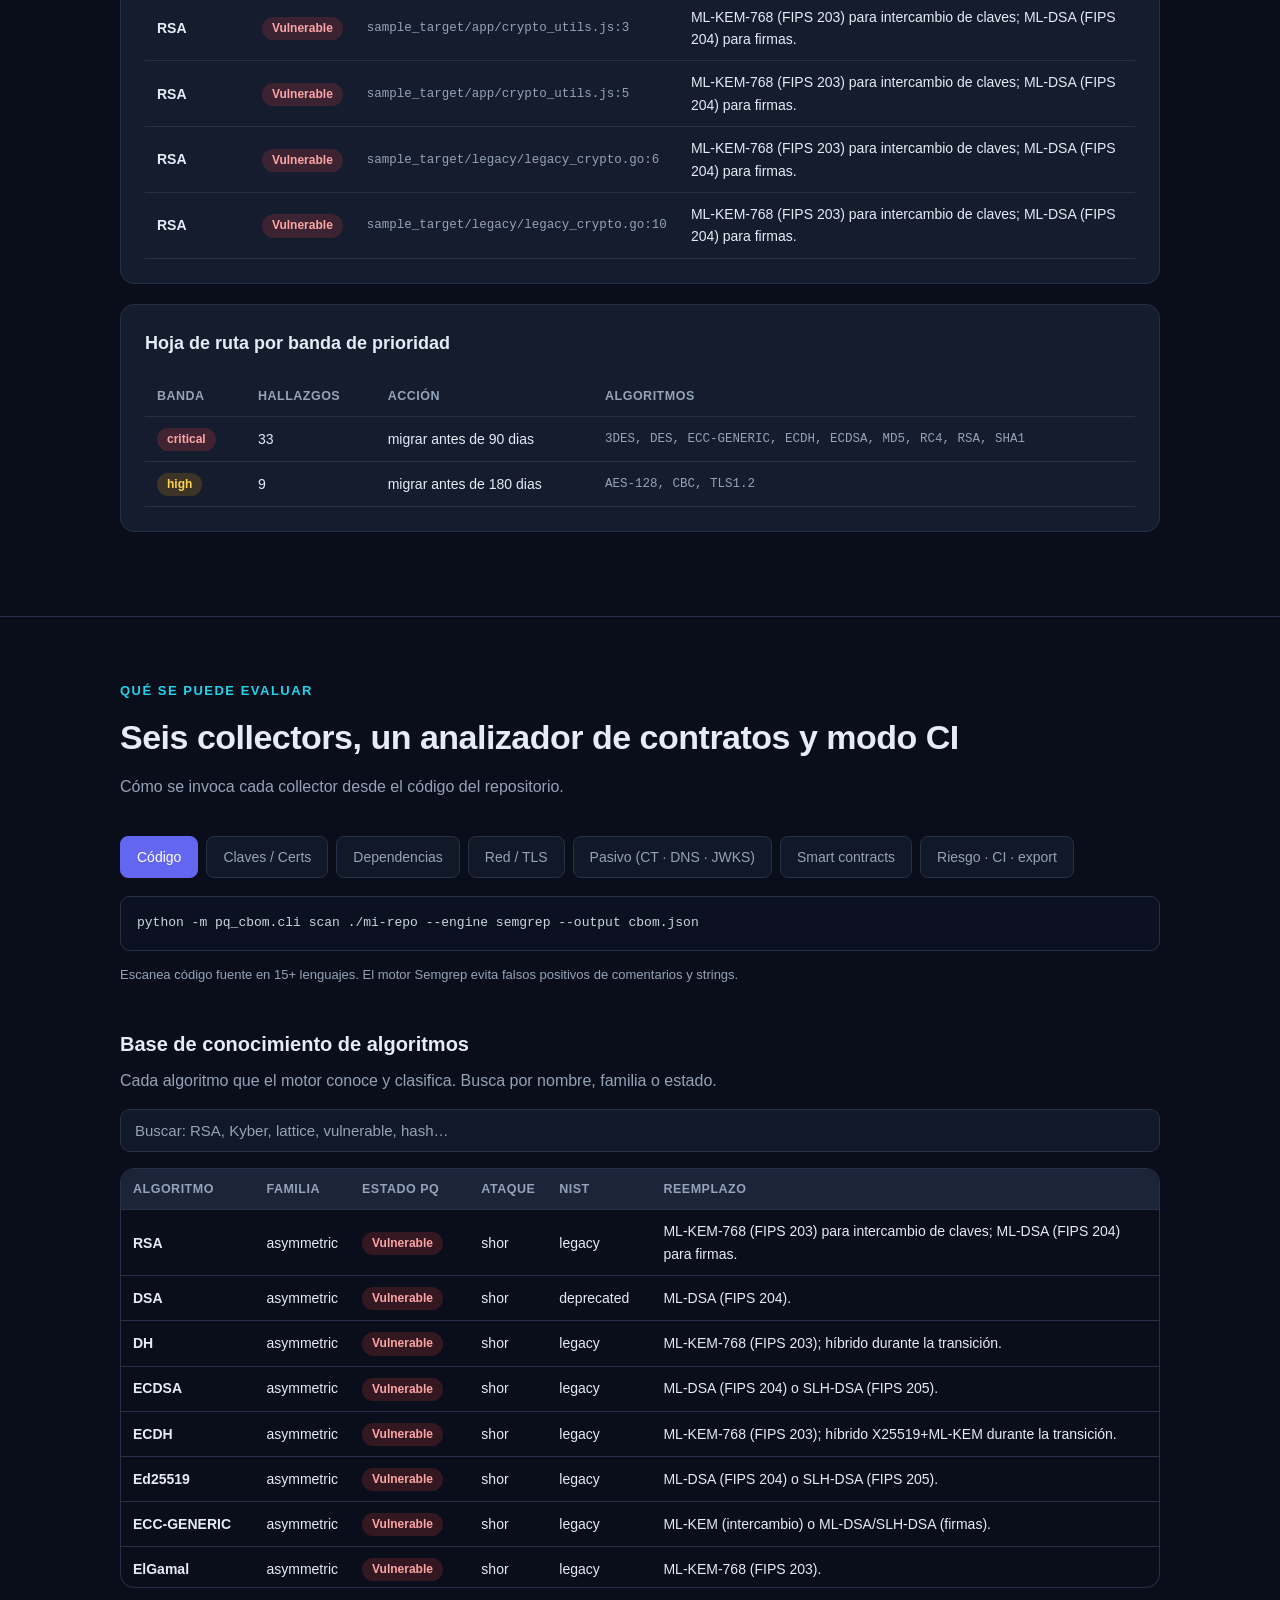
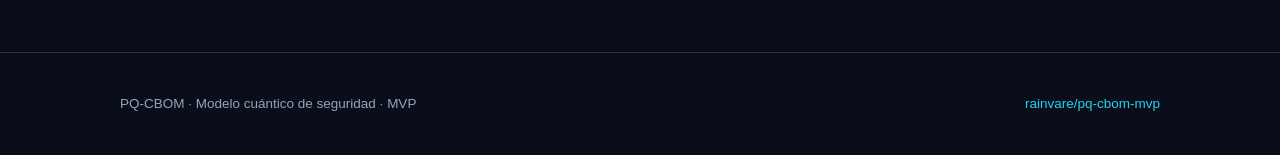
==== commit 6c2f64c1: "Merge: dependencias, modo CI y análisis de smart contracts" ====
--- a/docs/index.html
+++ b/docs/index.html
@@ -184,15 +184,17 @@
 <section id="evaluar">
   <div class="wrap">
     <p class="eyebrow">Qué se puede evaluar</p>
-    <h2>Cinco collectors, una base de conocimiento</h2>
+    <h2>Seis collectors, un analizador de contratos y modo CI</h2>
     <p class="sub">Cómo se invoca cada collector desde el código del repositorio.</p>
 
     <div class="tabs">
       <div class="tab active" data-tab="code">Código</div>
       <div class="tab" data-tab="keys">Claves / Certs</div>
+      <div class="tab" data-tab="deps">Dependencias</div>
       <div class="tab" data-tab="tls">Red / TLS</div>
       <div class="tab" data-tab="passive">Pasivo (CT · DNS · JWKS)</div>
-      <div class="tab" data-tab="risk">Riesgo + export</div>
+      <div class="tab" data-tab="contracts">Smart contracts</div>
+      <div class="tab" data-tab="risk">Riesgo · CI · export</div>
     </div>
 
     <div class="tab-body active" data-tab="code">
@@ -202,6 +204,14 @@
     <div class="tab-body" data-tab="keys">
       <div class="code">python -m pq_cbom.cli scan-keys ./mi-repo</div>
       <p class="note">Parsea certificados y claves reales (PEM/DER/SSH) y extrae el <b>tamaño de clave</b>: distingue RSA-1024 de RSA-4096 y marca las claves cortas. Es la dimensión que una simple búsqueda de texto no ve.</p>
+    </div>
+    <div class="tab-body" data-tab="deps">
+      <div class="code">python -m pq_cbom.cli scan-deps ./mi-repo</div>
+      <p class="note">Lee manifiestos (package.json, requirements.txt, go.mod, pom.xml, Cargo.toml…) y encuentra la cripto que entra por librería aunque no aparezca ningún algoritmo en el código. Marca librerías abandonadas o con CVE conocida (pycrypto, elliptic&lt;6.5.4, node-forge&lt;1.0…).</p>
+    </div>
+    <div class="tab-body" data-tab="contracts">
+      <div class="code">python -m pq_cbom.cli scan-contracts ./contracts --fail-on high</div>
+      <p class="note">Analizador de vulnerabilidades de smart contracts (Solidity) alineado con el SWC Registry: reentrancy, tx.origin, delegatecall, selfdestruct, aleatoriedad débil, overflow (&lt;0.8), y el puente cripto <code>ecrecover</code> → ECDSA secp256k1 (vulnerable a Shor). Heurística estática para revisión humana.</p>
     </div>
     <div class="tab-body" data-tab="tls">
       <div class="code">python -m pq_cbom.cli scan-tls ejemplo.com --port 443</div>
@@ -218,9 +228,10 @@
       </p>
     </div>
     <div class="tab-body" data-tab="risk">
-      <div class="code">python -m pq_cbom.cli risk cbom.json --shelf-life 15 --migration-time 5 --qday 10
+      <div class="code">python -m pq_cbom.cli risk cbom.json --shelf-life 15 --qday 10 --fail-on high
+python -m pq_cbom.cli scan ./repo --fail-on vulnerable   # gate de CI
 python -m pq_cbom.cli export cbom.json --format cyclonedx --output bom.json</div>
-      <p class="note">Evaluación de riesgo agregada y export al estándar CycloneDX 1.6 para integrarlo con otras herramientas.</p>
+      <p class="note">Riesgo agregado (incluye tamaño de clave: marca RSA-1024 y claves cortas), <b>modo CI</b> (<code>--fail-on</code> devuelve código 1 para romper el build) y export a CycloneDX 1.6.</p>
     </div>
 
     <h3 style="margin:42px 0 8px; font-size:20px">Base de conocimiento de algoritmos</h3>
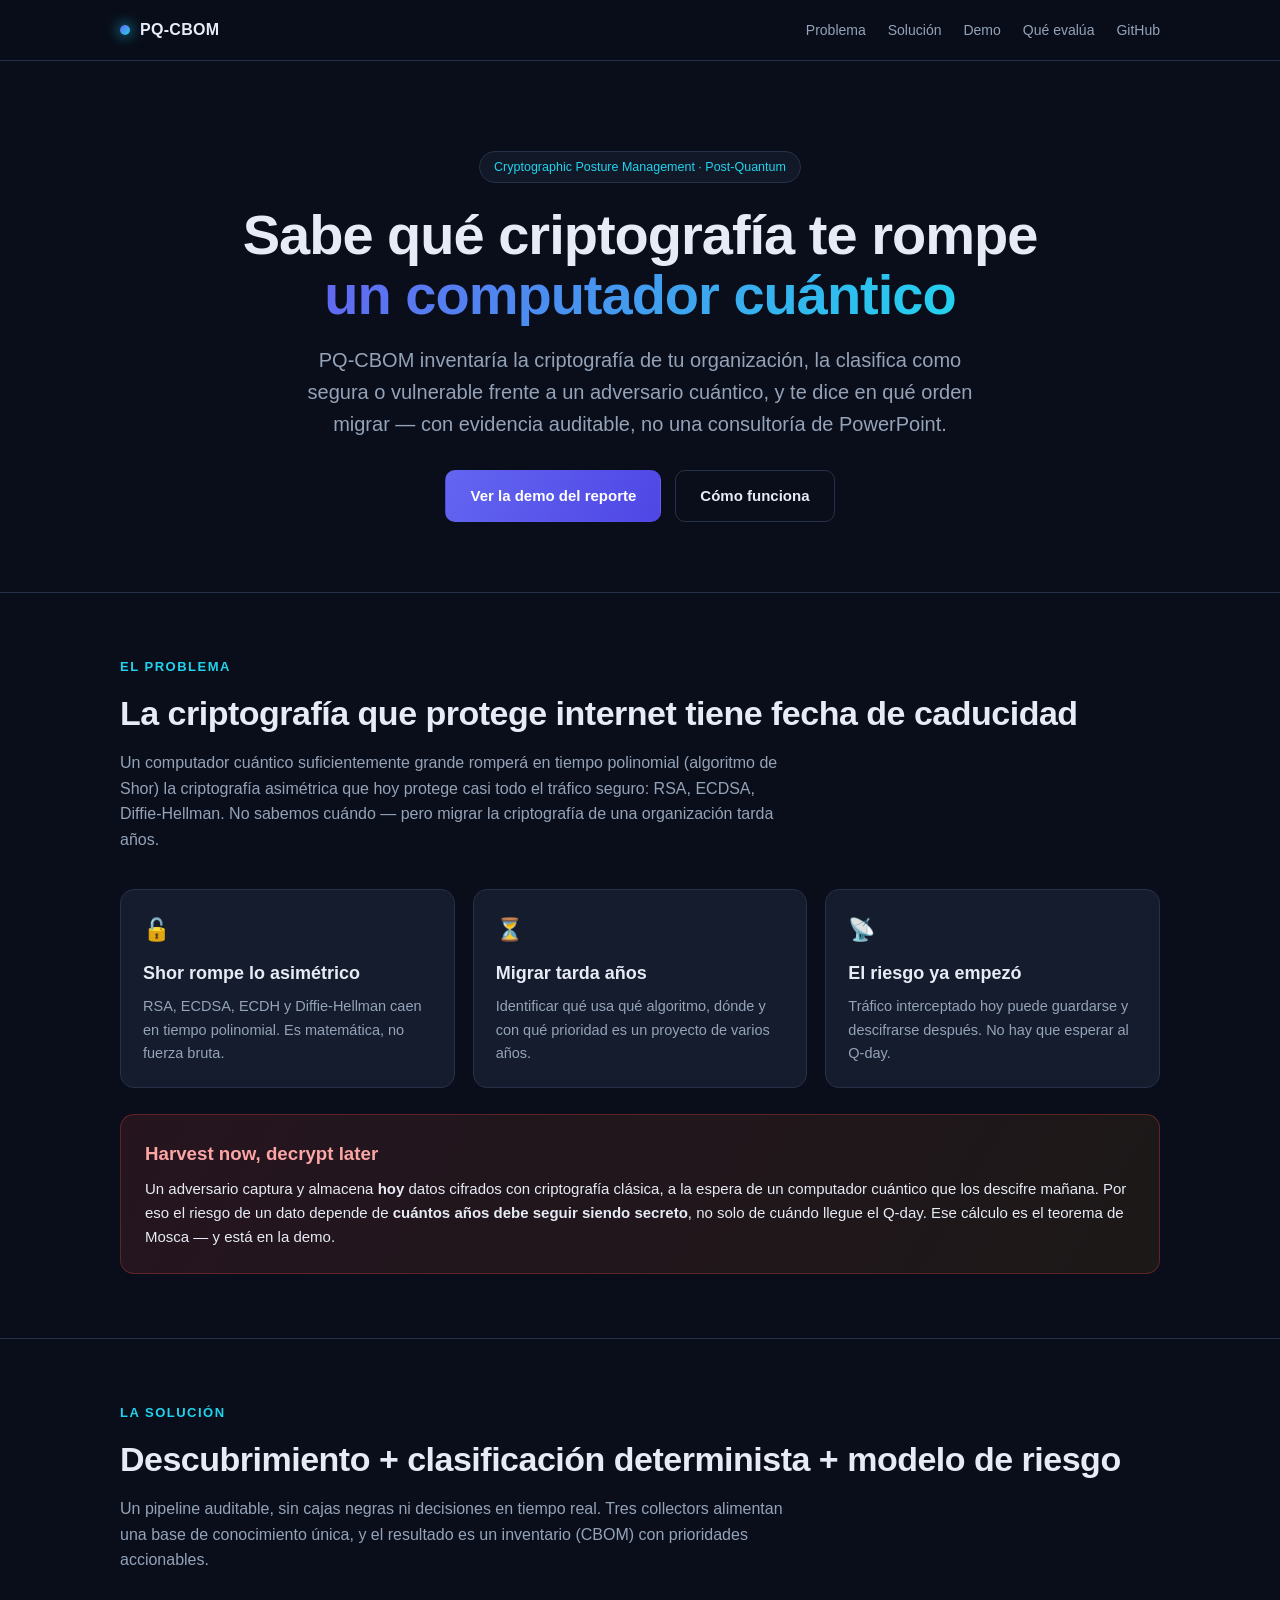
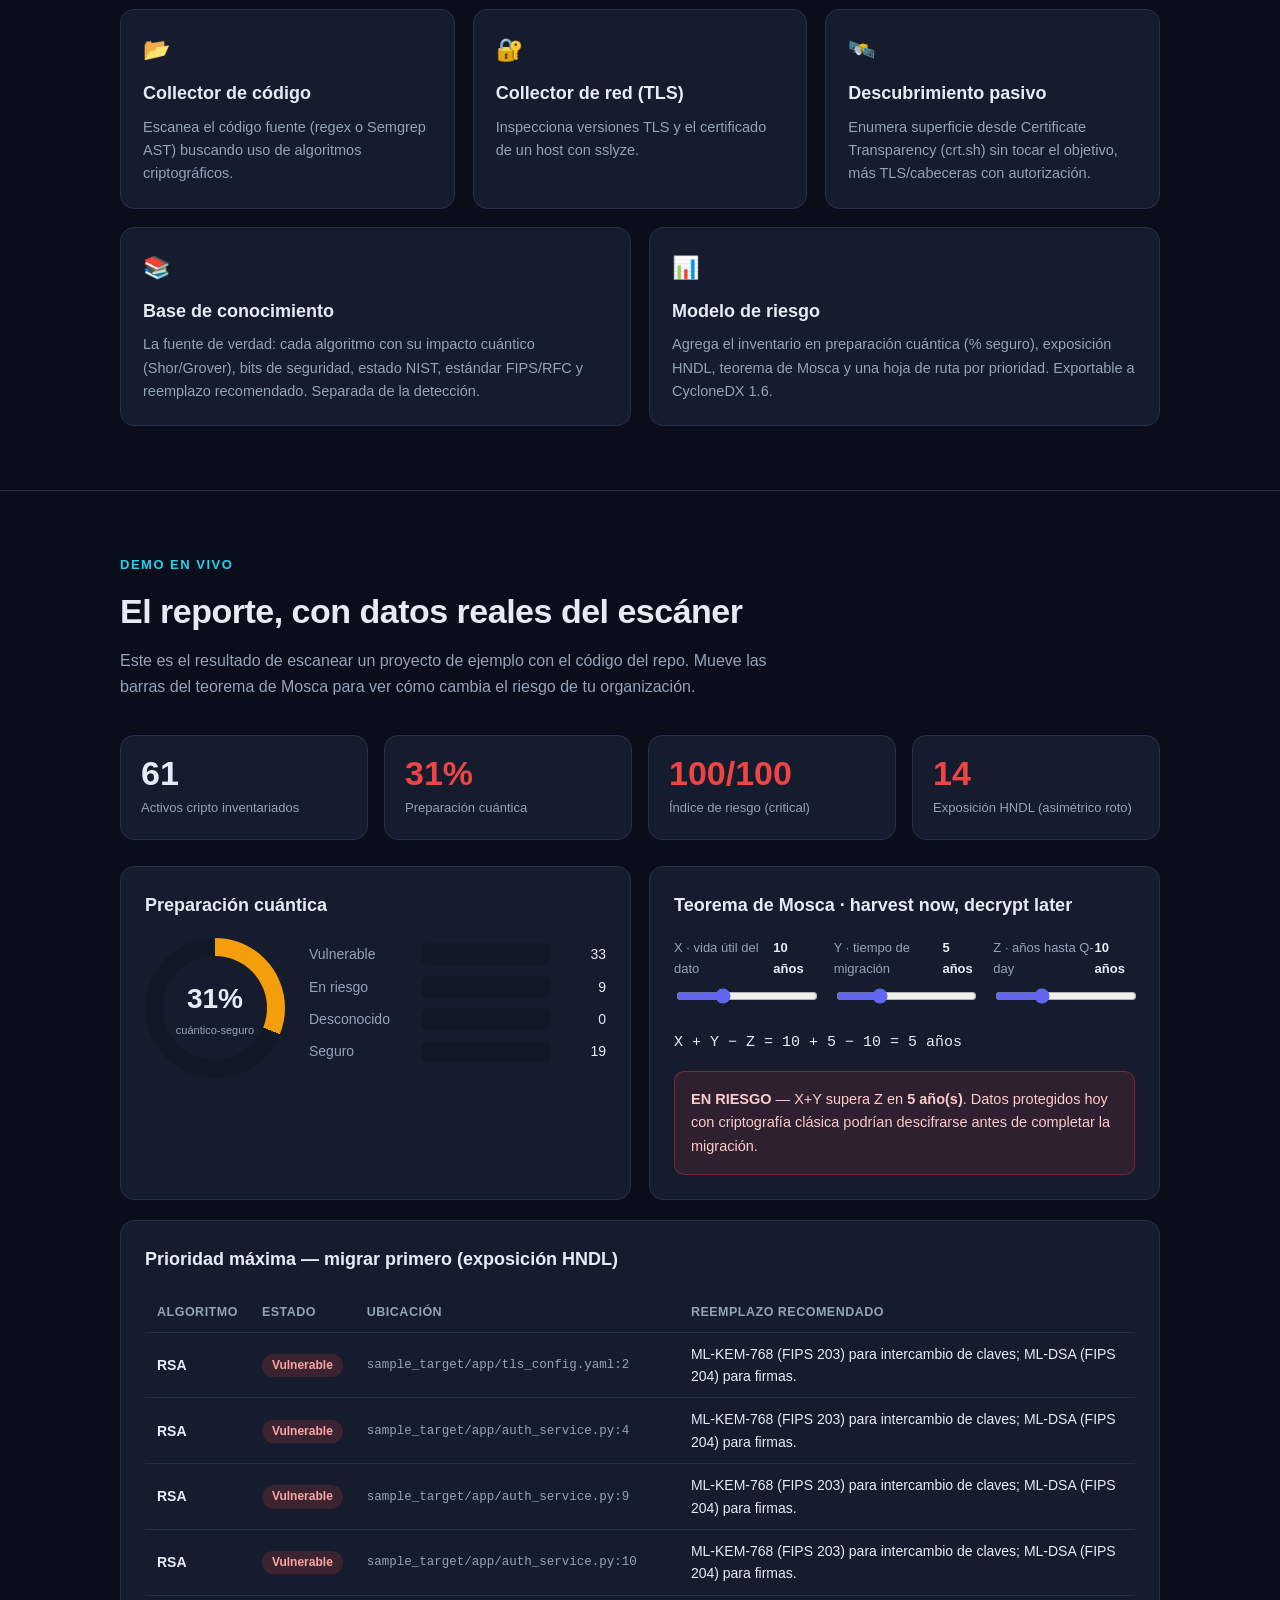
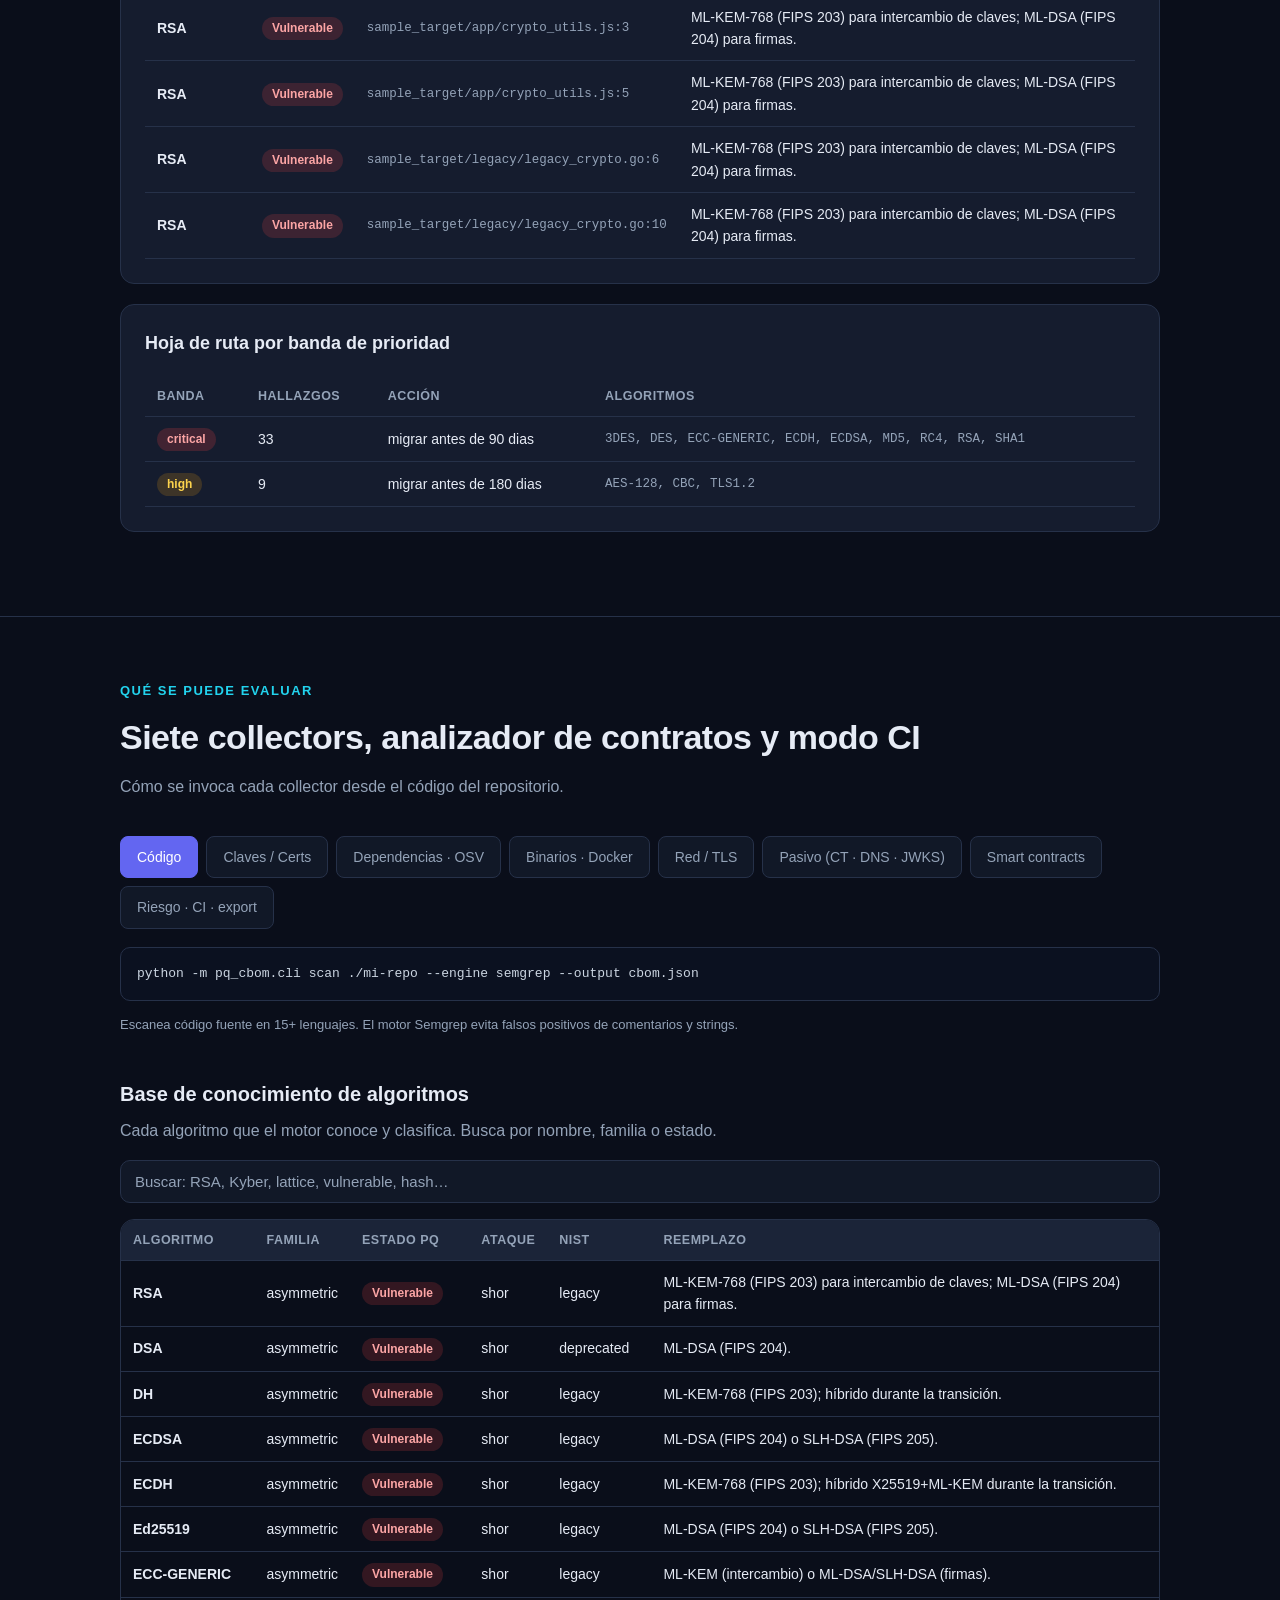
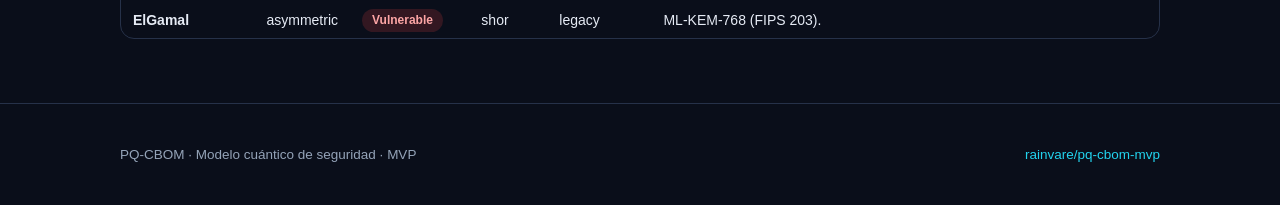
==== commit 89432107: "Motor Slither, OSV.dev y collector de binarios/Docker 1. Motor Slither (scan-contracts --engine slit" ====
--- a/docs/index.html
+++ b/docs/index.html
@@ -184,13 +184,14 @@
 <section id="evaluar">
   <div class="wrap">
     <p class="eyebrow">Qué se puede evaluar</p>
-    <h2>Seis collectors, un analizador de contratos y modo CI</h2>
+    <h2>Siete collectors, analizador de contratos y modo CI</h2>
     <p class="sub">Cómo se invoca cada collector desde el código del repositorio.</p>
 
     <div class="tabs">
       <div class="tab active" data-tab="code">Código</div>
       <div class="tab" data-tab="keys">Claves / Certs</div>
-      <div class="tab" data-tab="deps">Dependencias</div>
+      <div class="tab" data-tab="deps">Dependencias · OSV</div>
+      <div class="tab" data-tab="binary">Binarios · Docker</div>
       <div class="tab" data-tab="tls">Red / TLS</div>
       <div class="tab" data-tab="passive">Pasivo (CT · DNS · JWKS)</div>
       <div class="tab" data-tab="contracts">Smart contracts</div>
@@ -206,12 +207,17 @@
       <p class="note">Parsea certificados y claves reales (PEM/DER/SSH) y extrae el <b>tamaño de clave</b>: distingue RSA-1024 de RSA-4096 y marca las claves cortas. Es la dimensión que una simple búsqueda de texto no ve.</p>
     </div>
     <div class="tab-body" data-tab="deps">
-      <div class="code">python -m pq_cbom.cli scan-deps ./mi-repo</div>
-      <p class="note">Lee manifiestos (package.json, requirements.txt, go.mod, pom.xml, Cargo.toml…) y encuentra la cripto que entra por librería aunque no aparezca ningún algoritmo en el código. Marca librerías abandonadas o con CVE conocida (pycrypto, elliptic&lt;6.5.4, node-forge&lt;1.0…).</p>
+      <div class="code">python -m pq_cbom.cli scan-deps ./mi-repo --osv --fail-on-cve</div>
+      <p class="note">Lee manifiestos (package.json, requirements.txt, go.mod, pom.xml, Cargo.toml…) y encuentra la cripto que entra por librería. Con <code>--osv</code> consulta <b>OSV.dev</b> por las CVE reales de cada dependencia con versión (CVE/GHSA con severidad), y <code>--fail-on-cve</code> rompe el build si hay alguna.</p>
+    </div>
+    <div class="tab-body" data-tab="binary">
+      <div class="code">python -m pq_cbom.cli scan-binary ./build</div>
+      <p class="note">Extrae strings de binarios compilados (ELF/PE/Mach-O/.so/.wasm) y detecta la versión de la librería cripto enlazada (OpenSSL, BoringSSL, libgcrypt, mbedTLS, wolfSSL…) y los algoritmos presentes. Analiza también Dockerfiles (imagen base y paquetes cripto instalados). Heurística sobre strings, no desensamblado.</p>
     </div>
     <div class="tab-body" data-tab="contracts">
-      <div class="code">python -m pq_cbom.cli scan-contracts ./contracts --fail-on high</div>
-      <p class="note">Analizador de vulnerabilidades de smart contracts (Solidity) alineado con el SWC Registry: reentrancy, tx.origin, delegatecall, selfdestruct, aleatoriedad débil, overflow (&lt;0.8), y el puente cripto <code>ecrecover</code> → ECDSA secp256k1 (vulnerable a Shor). Heurística estática para revisión humana.</p>
+      <div class="code">python -m pq_cbom.cli scan-contracts ./contracts --fail-on high
+python -m pq_cbom.cli scan-contracts ./contracts --engine slither</div>
+      <p class="note">Analizador de vulnerabilidades de smart contracts (Solidity) alineado con el SWC Registry: reentrancy, tx.origin, delegatecall, selfdestruct, aleatoriedad débil, overflow (&lt;0.8), y el puente cripto <code>ecrecover</code> → ECDSA secp256k1 (vulnerable a Shor). El motor <code>regex</code> no tiene dependencias; <code>--engine slither</code> usa el AST real (requiere slither+solc).</p>
     </div>
     <div class="tab-body" data-tab="tls">
       <div class="code">python -m pq_cbom.cli scan-tls ejemplo.com --port 443</div>
